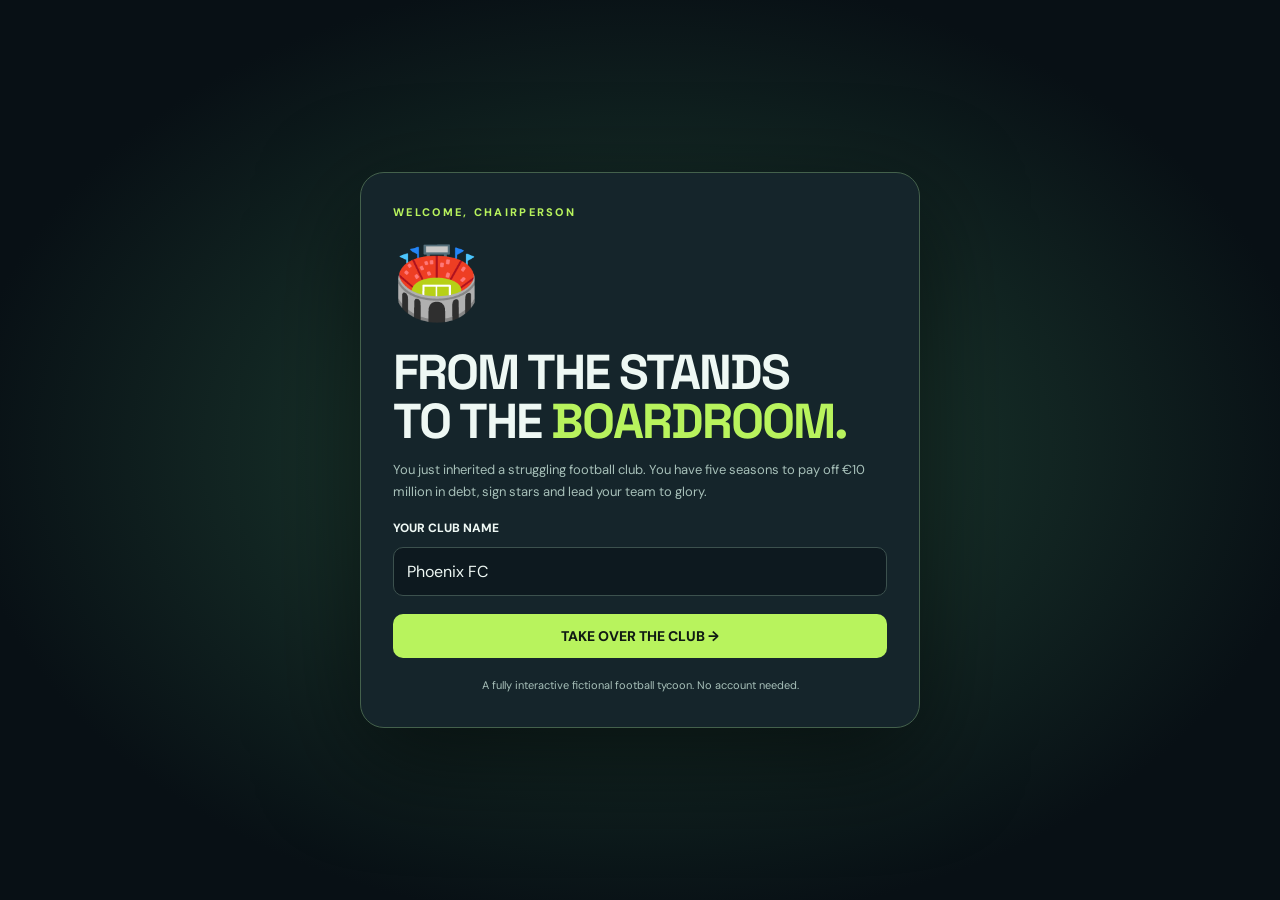
==== index.html @ 64d9354e "Add files via upload" ====
<!DOCTYPE html>
<html lang="en">
<head>
<meta charset="UTF-8"><meta name="viewport" content="width=device-width,initial-scale=1"><meta name="theme-color" content="#0a1218">
<title>From the Stands to the Boardroom | Football Club Tycoon</title>
<style>
@import url('https://fonts.googleapis.com/css2?family=DM+Sans:wght@400;500;600;700;800&family=Space+Grotesk:wght@400;500;600;700&display=swap');
:root{--bg:#081015;--panel:#111d24;--panel2:#15252c;--line:#273a42;--text:#eef8f4;--muted:#91a4a8;--lime:#b8f35d;--green:#6de8a1;--yellow:#ffd37a;--red:#ff7c82;--radius:18px}*{box-sizing:border-box}body{margin:0;background:var(--bg);color:var(--text);font-family:'DM Sans',sans-serif}button,input,select{font:inherit}button{cursor:pointer}button:disabled{opacity:.38;cursor:not-allowed}h1,h2,h3,h4,p{margin-top:0}h1,h2,h3,.brand,.big{font-family:'Space Grotesk',sans-serif}.app{min-height:100vh;display:grid;grid-template-columns:248px 1fr}.sidebar{background:#0c171d;border-right:1px solid var(--line);padding:26px 16px;display:flex;flex-direction:column;gap:26px;position:sticky;top:0;height:100vh}.logo{font-weight:800;letter-spacing:-1.1px;font-size:24px;line-height:1.05;padding:0 13px}.logo em{font-style:normal;color:var(--lime)}.club-id{margin:0 9px;background:#15262b;border:1px solid #314944;border-radius:14px;padding:13px;display:flex;align-items:center;gap:11px}.crest{width:42px;height:48px;background:var(--lime);color:#0b1714;display:grid;place-items:center;clip-path:polygon(50% 0%,96% 16%,91% 68%,50% 100%,9% 68%,4% 16%);font-weight:900;font-size:18px}.club-id strong{display:block;font-size:13px}.club-id small{display:block;font-size:11px;color:var(--muted);margin-top:4px}.nav-label{padding:0 15px;color:#607a81;font-size:10px;letter-spacing:2px;font-weight:800}.nav{display:grid;gap:5px}.nav button{border:0;background:transparent;color:#9cb0b4;padding:12px 15px;text-align:left;border-radius:11px;display:flex;align-items:center;gap:12px;font-weight:700;font-size:13px}.nav button:hover,.nav button.active{background:#20332d;color:var(--lime)}.nav button span{font-size:18px;width:22px;text-align:center}.sidebar-bottom{margin-top:auto;padding:15px;color:var(--muted);font-size:11px;border-top:1px solid var(--line);line-height:1.7}.sidebar-bottom b{color:var(--lime)}.main{min-width:0;padding:30px clamp(20px,4vw,60px);max-width:1540px;width:100%;margin:auto}.topbar{display:flex;justify-content:space-between;align-items:center;gap:15px;margin-bottom:30px}.eyebrow{color:var(--lime);text-transform:uppercase;letter-spacing:2.3px;font-size:11px;font-weight:800}.top-right{display:flex;gap:10px;align-items:center}.pill{background:#16262d;border:1px solid #294049;border-radius:100px;padding:9px 13px;color:#c9d9d6;font-size:12px;font-weight:700}.pill b{color:var(--lime)}.iconbtn{border:1px solid var(--line);background:#18262c;color:var(--text);border-radius:9px;padding:9px 12px}.hero{position:relative;border:1px solid #344d3c;border-radius:22px;background:radial-gradient(ellipse at 83% 100%,#356b42 0%,transparent 54%),linear-gradient(120deg,#1c3b34,#102229 65%,#152d2a);padding:35px 38px;overflow:hidden;min-height:235px;display:flex;align-items:center;justify-content:space-between;gap:20px;margin-bottom:23px}.hero:after{content:'⚽';font-size:185px;position:absolute;right:65px;top:7px;opacity:.11;transform:rotate(-20deg)}.hero-content{position:relative;z-index:1}.hero h1{font-size:clamp(26px,3.6vw,49px);line-height:1.05;letter-spacing:-2px;max-width:680px;margin:10px 0 12px}.hero p{color:#b5d0c4;font-size:14px;max-width:540px;line-height:1.6;margin:0}.btn{border-radius:10px;border:1px solid transparent;padding:12px 17px;font-weight:800;font-size:12px;display:inline-flex;align-items:center;justify-content:center;gap:8px;transition:transform .12s,filter .12s}.btn:hover:not(:disabled){transform:translateY(-1px);filter:brightness(1.1)}.primary{background:var(--lime);color:#101a13}.secondary{background:#1c3034;color:#e3f6e8;border-color:#345047}.danger{background:#3b222a;color:#ffa6a8;border-color:#6d3943}.hero .btn{margin-top:20px}.sectionhead{display:flex;align-items:center;justify-content:space-between;gap:14px;margin-bottom:16px}.sectionhead h2{font-size:23px;letter-spacing:-.7px;margin:0}.sectionhead span,.hint{color:var(--muted);font-size:12px}.kpis{display:grid;grid-template-columns:repeat(4,minmax(0,1fr));gap:14px;margin-bottom:24px}.card{background:var(--panel);border:1px solid var(--line);border-radius:var(--radius);padding:21px;min-width:0}.kpi-label{color:var(--muted);font-size:12px;font-weight:700}.kpi-value{font-family:'Space Grotesk';font-size:clamp(23px,2.5vw,36px);font-weight:700;letter-spacing:-1.2px;margin:12px 0 6px}.kpi-sub{font-size:11px;color:var(--green)}.kpi-sub.warn{color:var(--yellow)}.split{display:grid;grid-template-columns:1.4fr 1fr;gap:18px;margin-bottom:22px}.card h3{font-size:16px;margin:0 0 18px}.fixture{display:flex;align-items:center;justify-content:space-between;gap:12px;padding:19px;background:var(--panel2);border-radius:13px}.team{text-align:center;flex:1;font-size:12px;font-weight:800}.team-icon{width:55px;height:55px;border:1px solid #3c5d4c;border-radius:15px;display:grid;place-items:center;font-size:24px;margin:0 auto 10px;background:#20382f}.versus{font-size:13px;color:var(--muted);font-weight:800}.progress{height:8px;background:#273b3f;border-radius:50px;overflow:hidden;margin:14px 0}.fill{height:100%;border-radius:50px;background:linear-gradient(90deg,#72b64d,var(--lime))}.row-between{display:flex;justify-content:space-between;align-items:center;gap:10px}.small{font-size:12px;color:var(--muted)}.activity{display:grid;gap:9px}.activity-row{padding:11px 13px;background:var(--panel2);border-radius:10px;display:flex;justify-content:space-between;gap:15px;font-size:12px}.activity-row time{color:#7e979d;font-size:11px;white-space:nowrap}.data-table{width:100%;border-collapse:collapse;text-align:left}.data-table th{font-size:10px;letter-spacing:1px;text-transform:uppercase;color:#78949b;padding:12px;border-bottom:1px solid var(--line)}.data-table td{font-size:12px;border-bottom:1px solid #24363d;padding:14px 12px}.data-table tr:last-child td{border-bottom:0}.tag{display:inline-flex;align-items:center;padding:5px 9px;border-radius:50px;font-size:10px;font-weight:800;background:#203c32;color:var(--lime)}.tag.red{color:#ffa1a6;background:#3e282e}.tag.yellow{color:var(--yellow);background:#443c2c}.stack{display:grid;gap:18px}.grid2{display:grid;grid-template-columns:repeat(2,minmax(0,1fr));gap:16px}.grid3{display:grid;grid-template-columns:repeat(3,minmax(0,1fr));gap:16px}.player{display:flex;align-items:center;gap:12px}.avatar{background:#264138;border:1px solid #3b6250;color:var(--lime);height:40px;width:40px;border-radius:12px;display:grid;place-items:center;font-weight:800}.money{color:var(--lime);font-weight:800}.muted{color:var(--muted)}.player-card{display:flex;flex-direction:column;gap:12px}.player-card .btn{width:100%}.meter{height:7px;background:#293d43;border-radius:8px;overflow:hidden}.meter>div{height:100%;background:var(--lime)}.upgrade-icon{font-size:34px;margin-bottom:4px}.upgrade-level{color:var(--lime);font-weight:800;font-size:12px}.upgrade-card{display:flex;flex-direction:column;gap:11px}.upgrade-card p{font-size:12px;color:var(--muted);line-height:1.6;flex:1;margin:0}.finance-entry{border-bottom:1px solid var(--line);padding:14px 0;display:flex;justify-content:space-between;font-size:13px}.finance-entry:last-child{border-bottom:0}.value-green{color:var(--green);font-weight:800}.value-red{color:var(--red);font-weight:800}.matchbox{text-align:center;padding:25px;background:#152a2a;border:1px solid #385848;border-radius:16px}.score{font-family:'Space Grotesk';font-size:52px;letter-spacing:2px;font-weight:800}.big-feedback{font-size:19px;font-weight:800;margin:9px 0}.match-actions{display:flex;gap:12px;justify-content:center;flex-wrap:wrap}.story{padding:11px 15px;border-left:2px solid var(--lime);color:#c9d9d6;background:#1a302e;font-size:12px;text-align:left;margin:9px auto;max-width:460px;border-radius:0 7px 7px 0}.toast{position:fixed;bottom:22px;right:24px;background:#264231;color:#ddffd6;border:1px solid #70b571;padding:15px 20px;border-radius:12px;box-shadow:0 20px 60px #0007;max-width:360px;z-index:50;font-size:13px;font-weight:700}.modal-backdrop{position:fixed;inset:0;background:#010609da;display:grid;place-items:center;padding:20px;z-index:30}.modal{background:#15252b;border:1px solid #44614c;border-radius:24px;padding:32px;width:min(500px,100%);box-shadow:0 30px 100px #0008}.modal h2{font-size:29px;letter-spacing:-1px}.modal p{font-size:13px;color:#a7c0b9;line-height:1.7}.field{width:100%;padding:13px;background:#0d191f;border:1px solid #3c514e;border-radius:10px;color:var(--text);outline:none;margin:10px 0 18px}.field:focus{border-color:var(--lime)}.choice{display:grid;grid-template-columns:1fr 1fr;gap:10px}.choice button{background:#203832;border:1px solid #41654e;padding:13px;color:#d1f4dc;border-radius:10px;font-weight:800}.choice button:hover{background:#335c42}.result-summary{background:#203830;border-radius:12px;padding:15px;margin:18px 0}.empty{color:var(--muted);font-size:13px;padding:20px 0}.hide{display:none!important}footer{font-size:11px;color:#607880;margin-top:28px}footer b{color:#91bda0}.statline{display:flex;gap:12px;align-items:center;font-size:12px;margin-top:12px}.statline>span:first-child{width:85px;color:var(--muted)}.statline .meter{flex:1}.statline>b{width:26px;text-align:right}.tabs{display:flex;gap:8px;flex-wrap:wrap;margin-bottom:20px}.tabs button{border:1px solid var(--line);background:var(--panel);color:#a6b9b9;border-radius:10px;padding:10px 14px;font-weight:800;font-size:12px}.tabs button.active{background:#2f4c39;color:var(--lime);border-color:#6e996a}@media(max-width:1060px){.app{grid-template-columns:74px 1fr}.sidebar{padding:24px 8px}.logo{font-size:13px;padding:0 5px}.club-id,.nav-label,.nav button .nav-text,.sidebar-bottom{display:none}.nav button{justify-content:center;padding:13px}.nav button span{width:auto}.main{padding:26px}.kpis{grid-template-columns:repeat(2,1fr)}}@media(max-width:650px){.app{display:block}.sidebar{height:auto;position:static;padding:12px;flex-direction:row;align-items:center;border-right:0;border-bottom:1px solid var(--line);gap:7px;overflow:auto}.logo{min-width:88px}.nav{display:flex;gap:3px}.nav button{min-width:44px}.main{padding:18px}.topbar{align-items:flex-start}.top-right{gap:5px;flex-wrap:wrap;justify-content:flex-end}.pill{font-size:10px;padding:8px}.hero{padding:25px;min-height:220px}.hero:after{right:0;font-size:130px}.hero h1{letter-spacing:-1px}.split,.grid2,.grid3{grid-template-columns:1fr}.kpis{gap:10px}.card{padding:16px}.kpi-value{font-size:26px}.data-table th,.data-table td{padding:10px 6px;font-size:10px}.optional-mobile{display:none}.modal{padding:23px}}
</style>
</head><body><div id="app"></div><script>
'use strict';
const KEY='boardroom-save-v1';
const BASE_PLAYERS=[{id:1,name:'Alex Morgan',pos:'ST',rating:71,age:23,wage:450},{id:2,name:'Leo Fernández',pos:'CAM',rating:73,age:25,wage:510},{id:3,name:'Noah Fischer',pos:'CM',rating:69,age:22,wage:350},{id:4,name:'Milan De Vries',pos:'CB',rating:72,age:27,wage:480},{id:5,name:'Oliver Hart',pos:'GK',rating:70,age:26,wage:390},{id:6,name:'Luca Rossi',pos:'LW',rating:68,age:20,wage:310},{id:7,name:'Sam Bennett',pos:'RB',rating:67,age:24,wage:280},{id:8,name:'Mateo Silva',pos:'CDM',rating:70,age:28,wage:400}];
const MARKET=[{id:101,name:'Ethan Brooks',pos:'ST',rating:82,age:24,cost:2200000,wage:1100},{id:102,name:'Thiago Costa',pos:'CAM',rating:79,age:22,cost:1600000,wage:850},{id:103,name:'Jonas Weber',pos:'CB',rating:81,age:25,cost:1900000,wage:900},{id:104,name:'Emil Sørensen',pos:'GK',rating:78,age:23,cost:1250000,wage:700},{id:105,name:'Rafael Mendes',pos:'LW',rating:76,age:21,cost:990000,wage:580},{id:106,name:'James Okafor',pos:'CM',rating:75,age:19,cost:890000,wage:470},{id:107,name:'Victor Moreau',pos:'RB',rating:80,age:26,cost:1750000,wage:830},{id:108,name:'Finn Walker',pos:'CDM',rating:77,age:24,cost:1150000,wage:590}];
const CLUBS=['Kingsport United','Riverside Athletic','Northcastle FC','Westbridge City','Ironport Rovers','Olympic Albion','Southbay FC','Redmont Wanderers','Crownfield AFC'];
const MAX_MATCHES=10;
const fmt=n=>'€'+Math.round(n).toLocaleString('en-US');
const compact=n=> n<0?'-€'+Math.abs(n/1e6).toFixed(2)+'M': '€'+(n/1e6).toFixed(2)+'M';
const esc=s=>String(s).replace(/[&<>"']/g,c=>({'&':'&amp;','<':'&lt;','>':'&gt;','"':'&quot;',"'":'&#39;'}[c]));
const fresh=(name='Phoenix FC')=>({club:name,season:1,week:1,budget:3500000,debt:10000000,points:0,wins:0,draws:0,losses:0,goalsFor:0,goalsAgainst:0,fans:6000,morale:65,reputation:24,training:1,stadium:1,academy:1,players:structuredClone(BASE_PLAYERS),market:structuredClone(MARKET),history:[{text:'You have taken control of the club. A new era begins.',week:1,season:1}],lastMatch:null,lastEvent:null,careerScore:0,ended:false});
function load(){try{const x=JSON.parse(localStorage.getItem(KEY));if(x&&Array.isArray(x.players)&&Number.isFinite(x.budget))return x}catch(e){}return null}
let state=load(),screen='dashboard',modal=null,toastTimer=0,tab='all';
function save(){localStorage.setItem(KEY,JSON.stringify(state))}function note(text){state.history.unshift({text,week:state.week,season:state.season});state.history=state.history.slice(0,25)}
function notify(text){const old=document.querySelector('.toast');if(old)old.remove();const el=document.createElement('div');el.className='toast';el.textContent=text;document.body.append(el);clearTimeout(toastTimer);toastTimer=setTimeout(()=>el.remove(),3700)}
function avg(){return Math.round(state.players.reduce((x,p)=>x+p.rating,0)/state.players.length)}
function wages(){return state.players.reduce((x,p)=>x+p.wage,0)}
function nextOpponent(){return CLUBS[(state.week-1+(state.season-1)*3)%CLUBS.length]}
function winrate(){const total=state.wins+state.draws+state.losses;return total?Math.round(state.wins/total*100):0}
function icon(n){return ({dashboard:'◫',squad:'♟',transfers:'⇄',match:'⚽',facilities:'⌂',finance:'▥',history:'◷'})[n]}
function header(title,subtitle){return `<div class="sectionhead"><div><div class="eyebrow">SEASON ${state.season} / WEEK ${state.week}</div><h2 style="margin-top:8px">${title}</h2><span>${subtitle}</span></div></div>`}
function kpi(label,value,sub,warning=false){return `<div class="card"><div class="kpi-label">${label}</div><div class="kpi-value">${value}</div><div class="kpi-sub ${warning?'warn':''}">${sub}</div></div>`}
function home(){return `<div class="hero"><div class="hero-content"><div class="eyebrow">THE CLUB IS YOURS. THE PRESSURE IS REAL.</div><h1>From the Stands<br>to the <span style="color:var(--lime)">Boardroom.</span></h1><p>Turn ${esc(state.club)} from a debt-ridden underdog into a football powerhouse. Five seasons. One legacy.</p><button class="btn primary" data-action="page" data-target="match">⚽ Play Next Match →</button></div></div><div class="kpis">${kpi('Club Budget',compact(state.budget),state.budget<500000?'Cash is running low':'Available transfer funds',state.budget<500000)}${kpi('League Points',state.points+' PTS',`${state.wins}W · ${state.draws}D · ${state.losses}L`)}${kpi('Squad Rating',avg()+' OVR',state.players.length+' first-team players')}${kpi('Outstanding Debt',compact(state.debt),state.debt===0?'Debt-free club!':'Reduce debt to increase your score',true)}</div><div class="split"><div class="card"><h3>⚽ Next Fixture</h3>${fixture()}<div class="row-between" style="margin-top:18px"><span class="small">Team morale</span><b>${state.morale}%</b></div><div class="progress"><div class="fill" style="width:${state.morale}%"></div></div><button class="btn primary" data-action="page" data-target="match" style="width:100%;margin-top:12px">Go to Match Center →</button></div><div class="card"><h3>🏆 The Five-Season Challenge</h3><p class="small" style="line-height:1.8">Build a competitive squad, pay off your debt and win the title before Season 5 ends.</p>${stat('Season completed',Math.round(((state.season-1)*MAX_MATCHES+state.week-1)/50*100),100)}${stat('Club reputation',state.reputation,100)}${stat('Fan happiness',Math.min(100,Math.round(state.fans/200)),100)}<div class="row-between" style="margin-top:22px"><span class="small">Manager score</span><b style="color:var(--lime)">${score().toLocaleString()} pts</b></div></div></div><div class="split"><div class="card"><div class="sectionhead"><h3 style="margin:0">Boardroom Bulletin</h3><span>Latest decisions</span></div>${activity(4)}</div><div class="card"><h3>Quick Actions</h3><div class="stack"><button class="btn secondary" data-action="page" data-target="transfers">⇄ Scout the Transfer Market</button><button class="btn secondary" data-action="page" data-target="facilities">⌂ Invest in Club Facilities</button><button class="btn secondary" data-action="page" data-target="finance">▥ Review Club Finances</button></div></div></div>`}
function stat(title,value,max){return `<div class="statline"><span>${title}</span><div class="meter"><div style="width:${Math.max(0,Math.min(100,value/max*100))}%"></div></div><b>${value}%</b></div>`}
function fixture(){return `<div class="fixture"><div class="team"><div class="team-icon">🛡️</div>${esc(state.club)}</div><div class="versus">VS<br><span style="font-size:10px">WEEK ${state.week}</span></div><div class="team"><div class="team-icon">⚔️</div>${nextOpponent()}</div></div>`}
function activity(num=30){return `<div class="activity">${state.history.slice(0,num).map(x=>`<div class="activity-row"><span>${esc(x.text)}</span><time>S${x.season} · W${x.week}</time></div>`).join('')}</div>`}
function squad(){return `${header('The Dressing Room','Your squad is the heartbeat of your club. Better players improve match results.')}<div class="kpis">${kpi('Overall Rating',avg(),'Average player rating')}${kpi('First Team',state.players.length,'Registered players')}${kpi('Weekly Wages',fmt(wages()),'Paid after each match',true)}${kpi('Team Morale',state.morale+'%','Boosted by victories and training')}</div><div class="card"><div class="sectionhead"><h3 style="margin:0">First Team Squad</h3><span>Transfer out players to free up cash</span></div><div style="overflow-x:auto"><table class="data-table"><thead><tr><th>Player</th><th>Role</th><th>Age</th><th>OVR</th><th>Market Value</th><th></th></tr></thead><tbody>${state.players.map(p=>`<tr><td><div class="player"><span class="avatar">${p.name.split(' ').map(s=>s[0]).slice(0,2).join('')}</span><b>${esc(p.name)}</b></div></td><td><span class="tag">${p.pos}</span></td><td>${p.age}</td><td><b>${p.rating}</b></td><td>${fmt(playerValue(p))}</td><td><button class="btn secondary" data-action="sell" data-id="${p.id}" ${state.players.length<=5?'disabled':''}>Sell</button></td></tr>`).join('')}</tbody></table></div></div>`}
function playerValue(p){return Math.round(Math.pow(p.rating/70,4)*600000/10000)*10000}
function transfers(){let list=state.market.filter(p=>tab==='all'||p.pos===tab);return `${header('Transfer Market','Find the difference-maker. Every signing has a price.')}<div class="kpis">${kpi('Transfer Budget',compact(state.budget),'Available funds')}${kpi('Squad Rating',avg()+' OVR','Higher = better results')}${kpi('Players Available',state.market.length,'One-time transfer targets')}${kpi('Wage Bill',fmt(wages()),'Weekly expenses')}</div><div class="tabs">${['all','ST','CAM','CM','CB','GK','LW','RB','CDM'].map(t=>`<button class="${tab===t?'active':''}" data-action="tab" data-id="${t}">${t==='all'?'All Players':t}</button>`).join('')}</div><div class="grid3">${list.map(p=>`<div class="card player-card"><div class="row-between"><div class="tag">${p.pos}</div><span class="small">AGE ${p.age}</span></div><div class="player"><span class="avatar" style="width:52px;height:52px">${p.name.split(' ').map(s=>s[0]).slice(0,2).join('')}</span><div><b>${esc(p.name)}</b><div class="small">Potential first-team signing</div></div></div><div class="row-between"><span class="small">Overall Rating</span><b style="font-size:20px;color:var(--lime)">${p.rating}</b></div><div class="meter"><div style="width:${p.rating}%"></div></div><div class="row-between"><b class="money">${fmt(p.cost)}</b><span class="small">${fmt(p.wage)}/wk</span></div><button class="btn ${state.budget>=p.cost?'primary':'secondary'}" data-action="buy" data-id="${p.id}" ${state.budget<p.cost?'disabled':''}>${state.budget<p.cost?'Insufficient Funds':'Sign Player →'}</button></div>`).join('')||'<div class="empty">No players in this position are currently available.</div>'}</div>`}
function match(){return `${header('Match Center','Make the tactical call, then watch the result unfold.')}<div class="split"><div class="card"><h3>Upcoming League Fixture</h3>${fixture()}<div class="row-between" style="margin:18px 0"><span class="small">Your squad rating: <b>${avg()}</b></span><span class="small">Morale: <b>${state.morale}%</b></span></div><div class="row-between"><span class="small">Season progress</span><span class="small">Match ${state.week} of ${MAX_MATCHES}</span></div><div class="progress"><div class="fill" style="width:${(state.week-1)/MAX_MATCHES*100}%"></div></div><button class="btn primary" data-action="tactics" style="width:100%;margin-top:13px">⚡ Select Tactics & Kick Off</button></div><div class="card"><h3>League Form</h3><div class="kpi-value">${state.points} <span style="font-size:15px;color:var(--muted)">points</span></div><div class="small">${state.wins} Wins · ${state.draws} Draws · ${state.losses} Losses</div>${stat('Win rate',winrate(),100)}<div class="row-between" style="margin-top:30px"><span class="small">Goals scored</span><b>${state.goalsFor}</b></div><div class="row-between" style="margin-top:12px"><span class="small">Goals conceded</span><b>${state.goalsAgainst}</b></div></div></div>${state.lastMatch?`<div class="card"><h3>Previous Match</h3><div class="matchbox"><span class="small">${esc(state.lastMatch.opponent)}</span><div class="score">${state.lastMatch.ours} — ${state.lastMatch.theirs}</div><div class="big-feedback">${state.lastMatch.ours>state.lastMatch.theirs?'VICTORY':state.lastMatch.ours<state.lastMatch.theirs?'DEFEAT':'DRAW'}</div><span class="small">Tactic: ${esc(state.lastMatch.tactic)}</span></div></div>`:''}`}
const UPGRADE_META={stadium:{name:'Stadium Expansion',icon:'🏟️',description:'More seats, higher ticket revenue and faster fan growth.',base:450000},training:{name:'Training Complex',icon:'🏋️',description:'Better coaching improves player strength and morale.',base:400000},academy:{name:'Youth Academy',icon:'🌱',description:'Invest in the future. Unlock a promising youngster each season.',base:320000}};
function upgradeCost(k){return UPGRADE_META[k].base*state[k]}
function facilities(){return `${header('Club Facilities','Smart investments pay off. Build something that lasts.')}<div class="kpis">${kpi('Available Cash',compact(state.budget),'Spend wisely')}${kpi('Stadium Level',state.stadium+'/5','Ticket income multiplier')}${kpi('Training Level',state.training+'/5','Squad performance boost')}${kpi('Academy Level',state.academy+'/5','Next generation talent')}</div><div class="grid3">${Object.entries(UPGRADE_META).map(([k,v])=>`<div class="card upgrade-card"><div class="upgrade-icon">${v.icon}</div><h3 style="margin:0">${v.name}</h3><div class="upgrade-level">LEVEL ${state[k]} / 5</div><div class="meter"><div style="width:${state[k]/5*100}%"></div></div><p>${v.description}</p><div class="row-between"><span class="small">Upgrade cost</span><b class="money">${state[k]>=5?'MAXED':fmt(upgradeCost(k))}</b></div><button class="btn primary" data-action="upgrade" data-id="${k}" ${state[k]>=5||state.budget<upgradeCost(k)?'disabled':''}>${state[k]>=5?'Fully Upgraded':'Upgrade Facility →'}</button></div>`).join('')}</div>`}
function finance(){let ticket=Math.round((55000+state.fans*11)*(.7+state.stadium*.4));let sponsor=90000+state.reputation*2300;return `${header('Finance Office','Football glory means nothing if the club goes bankrupt.')}<div class="kpis">${kpi('Cash Balance',compact(state.budget),'Current reserves',state.budget<0)}${kpi('Outstanding Debt',compact(state.debt),'Original debt: €10.00M',true)}${kpi('Next Match Revenue',fmt(ticket+sponsor),'Estimated income')}${kpi('Weekly Wage Bill',fmt(wages()),'Operating expense',true)}</div><div class="split"><div class="card"><h3>Projected Matchday Cash Flow</h3><div class="finance-entry"><span>Ticket sales</span><span class="value-green">+ ${fmt(ticket)}</span></div><div class="finance-entry"><span>Sponsorship income</span><span class="value-green">+ ${fmt(sponsor)}</span></div><div class="finance-entry"><span>Player salaries</span><span class="value-red">− ${fmt(wages())}</span></div><div class="finance-entry"><span>Stadium operating expenses</span><span class="value-red">− ${fmt(40000+state.stadium*9000)}</span></div><div class="finance-entry"><b>Projected net cash flow</b><b class="money">${fmt(ticket+sponsor-wages()-(40000+state.stadium*9000))}</b></div></div><div class="card"><h3>Pay Down Club Debt</h3><p class="small" style="line-height:1.8">Every euro of debt paid brings you closer to sustainable success. Pay off your creditors to boost your final boardroom rating.</p><div class="big" style="font-size:35px;margin:22px 0;color:var(--yellow)">${compact(state.debt)}</div><button class="btn primary" style="width:100%" data-action="repay" ${state.debt<=0||state.budget<100000?'disabled':''}>Repay €500,000 (or available amount)</button><p class="small" style="margin-top:18px">Tip: Income is automatically collected after every match.</p></div></div>`}
function history(){return `${header('Boardroom Archive','Every decision builds your legacy.')}<div class="kpis">${kpi('Season',state.season+'/5','Your career journey')}${kpi('Career Score',score().toLocaleString(),'Legacy points')}${kpi('Matches Played',state.wins+state.draws+state.losses,'Since your takeover')}${kpi('Club Reputation',state.reputation+'/100','Public perception')}</div><div class="card"><h3>Club Timeline</h3>${activity(25)}</div><div class="card" style="margin-top:18px"><h3>Game Controls</h3><p class="small">Your progress saves automatically on this device. Restart only if you want a completely new challenge.</p><button class="btn danger" data-action="reset">↻ Start a New Career</button></div>`}
function score(){return state.points*25+Math.round(state.reputation*12)+state.stadium*100+state.training*100+state.academy*100+Math.floor((10000000-state.debt)/12000)+Math.round(Math.max(0,state.budget)/18000)+state.careerScore}
function render(){document.querySelector('#overlay')?.remove();if(!state){setup();return}let titles={dashboard:'DASHBOARD',squad:'TEAM MANAGEMENT',transfers:'SCOUTING DEPARTMENT',match:'MATCHDAY',facilities:'CLUB DEVELOPMENT',finance:'FINANCIAL STRATEGY',history:'CLUB LEGACY'};let content={dashboard:home,squad,transfers,match,facilities,finance,history};document.getElementById('app').innerHTML=`<div class="app"><aside class="sidebar"><div class="logo">THE<br><em>BOARDROOM.</em></div><div class="club-id"><div class="crest">${state.club.split(' ').map(s=>s[0]).slice(0,2).join('')}</div><div><strong>${esc(state.club)}</strong><small>MANAGER CAREER</small></div></div><div class="nav-label">CLUB MANAGEMENT</div><nav class="nav">${Object.entries({dashboard:'Dashboard',squad:'My Squad',transfers:'Transfers',match:'Match Center',facilities:'Facilities',finance:'Finances',history:'Club History'}).map(([key,name])=>`<button class="${screen===key?'active':''}" data-action="page" data-target="${key}"><span>${icon(key)}</span><span class="nav-text">${name}</span></button>`).join('')}</nav><div class="sidebar-bottom">SAVE STATUS<br><b>● AUTOSAVED LOCALLY</b><br><br>A football business simulation.<br>Built for the beautiful game.</div></aside><main class="main"><div class="topbar"><div class="eyebrow">${titles[screen]}</div><div class="top-right"><div class="pill">SEASON <b>${state.season}/5</b></div><div class="pill">WEEK <b>${state.week}/${MAX_MATCHES}</b></div><button class="iconbtn" title="Game guide" data-action="help">?</button></div></div>${content[screen]()}<footer>© THE BOARDROOM · A fictional football management simulation · <b>Progress automatically saved</b></footer></main></div>`;if(modal)showModal()}
function setup(){document.getElementById('app').innerHTML=`<main style="min-height:100vh;display:grid;place-items:center;padding:22px;background:radial-gradient(ellipse at center,#214536,#081015 75%)"><div class="modal" style="max-width:560px;width:100%"><div class="eyebrow">WELCOME, CHAIRPERSON</div><div style="font-size:70px;margin:19px 0">🏟️</div><h1 style="font-size:clamp(33px,6vw,49px);line-height:1;letter-spacing:-2px;margin-bottom:13px">FROM THE STANDS<br>TO THE <span style="color:var(--lime)">BOARDROOM.</span></h1><p>You just inherited a struggling football club. You have five seasons to pay off €10 million in debt, sign stars and lead your team to glory.</p><label style="font-weight:800;font-size:12px">YOUR CLUB NAME</label><input id="clubname" class="field" value="Phoenix FC" maxlength="24" aria-label="Your club name"><button class="btn primary" id="startgame" style="width:100%;font-size:14px">TAKE OVER THE CLUB →</button><p style="text-align:center;margin:18px 0 0;font-size:11px">A fully interactive fictional football tycoon. No account needed.</p></div></main>`;document.querySelector('#startgame').onclick=()=>{let name=document.querySelector('#clubname').value.trim().slice(0,24)||'Phoenix FC';state=fresh(name);save();render();notify('The board has handed you the keys. Good luck, boss!')};document.querySelector('#clubname').addEventListener('keydown',e=>{if(e.key==='Enter')document.querySelector('#startgame').click()})}
function showModal(){let body='';if(modal.type==='tactics'){body=`<div class="eyebrow">MATCHDAY DECISION</div><h2>Your tactical approach</h2><p>Choose your style of play against ${nextOpponent()}. Attacking creates more chances but opens up your defence.</p><div class="stack"><button class="btn secondary" data-action="play" data-id="defensive">🛡️ Defensive — Protect your goal</button><button class="btn secondary" data-action="play" data-id="balanced">⚖️ Balanced — Control the match</button><button class="btn primary" data-action="play" data-id="attacking">⚡ Attacking — Go for glory</button></div>`}else if(modal.type==='result'){let r=state.lastMatch;body=`<div class="eyebrow">FULL-TIME WHISTLE</div><h2>${r.ours>r.theirs?'A glorious victory!':r.ours<r.theirs?'A tough result.':'Honours even.'}</h2><div class="matchbox"><div class="small">${esc(state.club)} — ${esc(r.opponent)}</div><div class="score">${r.ours} – ${r.theirs}</div><div class="big-feedback">${r.ours>r.theirs?'THREE POINTS!':r.ours<r.theirs?'BACK TO THE DRAWING BOARD':'ONE POINT EARNED'}</div></div><div class="result-summary"><div class="row-between"><span>Matchday earnings</span><b class="value-green">+${fmt(r.revenue)}</b></div><div class="row-between" style="margin-top:12px"><span>Running costs</span><b class="value-red">−${fmt(r.costs)}</b></div><div class="row-between" style="margin-top:12px"><span>League points</span><b>+${r.points}</b></div></div><button class="btn primary" style="width:100%" data-action="dismiss">Continue Career →</button>`}else if(modal.type==='season'){body=`<div class="eyebrow">SEASON REVIEW</div><h2>Season ${state.season} Complete!</h2><p>Your club has battled through ten league matches. The board evaluates your performance before the new campaign begins.</p><div class="result-summary"><div class="row-between"><span>League points</span><b>${state.points}</b></div><div class="row-between" style="margin-top:10px"><span>Season record</span><b>${state.wins}W / ${state.draws}D / ${state.losses}L</b></div><div class="row-between" style="margin-top:10px"><span>Reputation</span><b>${state.reputation}/100</b></div></div><p>${state.points>=21?'An outstanding campaign! The supporters are dreaming big.':state.points>=14?'A respectable season. Keep building the project.':'The board expects improvement next season.'}</p><button class="btn primary" style="width:100%" data-action="nextseason">${state.season===5?'View Final Legacy':'Start Next Season →'}</button>`}else if(modal.type==='end'){body=`<div class="eyebrow">THE FINAL WHISTLE</div><h2>Your five-year legacy</h2><p>The board has completed its review of your time in charge of ${esc(state.club)}.</p><div class="matchbox"><span class="small">FINAL MANAGER RATING</span><div class="score" style="color:var(--lime)">${score().toLocaleString()}</div><div class="big-feedback">${state.debt===0&&state.reputation>=65?'CLUB LEGEND':score()>2100?'MASTER STRATEGIST':score()>1200?'PROMISING CHAIRPERSON':'REBUILD REQUIRED'}</div></div><div class="result-summary"><div class="row-between"><span>Debt remaining</span><b>${compact(state.debt)}</b></div><div class="row-between" style="margin-top:10px"><span>Career reputation</span><b>${state.reputation}/100</b></div><div class="row-between" style="margin-top:10px"><span>Total wins</span><b>${state.wins}</b></div></div><button class="btn primary" style="width:100%" data-action="dismiss">Explore Your Legacy</button>`}else if(modal.type==='confirm'){body=`<h2>Start a new career?</h2><p>This will permanently replace your current saved club. Are you sure?</p><div class="choice"><button data-action="dismiss">Cancel</button><button data-action="confirmreset">Start Fresh</button></div>`}else{body=`<h2>How to Play</h2><p><b>Goal:</b> Build the best possible football club across five seasons (10 matches per season). Your final score rewards wins, reputation, facilities, cash and debt reduction.</p><p><b>Transfers:</b> Sign better players to improve your chances in matches. Sell existing players if you need cash.</p><p><b>Matches:</b> Choose a tactical approach and receive ticket/sponsor income after each game. Results use your squad rating, training level, morale and an element of chance.</p><p><b>Facilities:</b> Expand the stadium for ticket revenue; improve training for performance; invest in your academy for future players.</p><p><b>Finance:</b> Repay club debt before your five seasons are up. Everything autosaves on this browser.</p><button class="btn primary" style="width:100%" data-action="dismiss">Let's Play</button>`}const el=document.createElement('div');el.className='modal-backdrop';el.id='overlay';el.innerHTML=`<div class="modal" role="dialog" aria-modal="true">${body}</div>`;document.body.appendChild(el)}
function closeModal(){document.querySelector('#overlay')?.remove();modal=null}
function play(tactic){if(state.ended)return notify('Your five-season career is complete.');let enemy=65+((state.week*7+state.season*11)%15);let strength=avg()+state.training*2+(state.morale-50)/10;let bonus={defensive:-.26,balanced:0,attacking:.36}[tactic];function goals(attack,defense){let x=Math.max(.12,1.05+(attack-defense)*.061+bonus);let outcome=0;for(let i=0;i<5;i++)if(Math.random()<Math.min(.78,x/5))outcome++;return outcome}let ours=goals(strength,enemy),theirs=goals(enemy,strength)-(tactic==='defensive'?1:0)+(tactic==='attacking'&&Math.random()<.33?1:0);theirs=Math.max(0,theirs);let pts=ours>theirs?3:ours===theirs?1:0;let ticket=Math.round((55000+state.fans*11)*(.7+state.stadium*.4));let sponsor=90000+state.reputation*2300;let rev=ticket+sponsor;let costs=wages()+40000+state.stadium*9000;state.budget+=rev-costs;state.points+=pts;state.goalsFor+=ours;state.goalsAgainst+=theirs;if(pts===3){state.wins++;state.morale=Math.min(100,state.morale+7);state.fans+=800+state.stadium*150;state.reputation=Math.min(100,state.reputation+3)}else if(pts===1){state.draws++;state.morale=Math.min(100,state.morale+1);state.fans+=120;state.reputation=Math.min(100,state.reputation+1)}else{state.losses++;state.morale=Math.max(15,state.morale-5);state.fans=Math.max(2000,state.fans-240);state.reputation=Math.max(10,state.reputation-1)}let opponent=nextOpponent();state.lastMatch={ours,theirs,opponent,points:pts,revenue:rev,costs,tactic:tactic[0].toUpperCase()+tactic.slice(1)};note(`${state.club} ${ours}–${theirs} ${opponent} · ${pts} league points`);state.week++;let end=state.week>MAX_MATCHES;if(end)state.week=MAX_MATCHES;save();closeModal();modal={type:'result'};render();if(end)state.lastEvent='season'}
function nextSeason(){closeModal();if(state.season>=5){state.ended=true;note('Your five-season career has concluded.');save();modal={type:'end'};render();return}let previous=state.season;let prize=Math.round((state.points/30)*950000+150000);state.budget+=prize;note(`Season ${previous} prize money: ${fmt(prize)}.`);state.season++;state.week=1;state.points=0;state.wins=0;state.draws=0;state.losses=0;state.goalsFor=0;state.goalsAgainst=0;state.morale=Math.min(100,state.morale+5);if(state.academy>=2){let id=200+state.season;let talent={id,name:['Kai Jensen','Aiden Clarke','Marco Bianchi','Isaac Novak'][state.season-2],pos:['CM','ST','CB','LW'][state.season-2],rating:65+state.academy*3+state.season,age:18,wage:200};state.players.push(talent);note(`Academy breakthrough! ${talent.name} joins your squad.`)}note(`Season ${state.season} begins. The board expects progress.`);state.lastEvent=null;state.lastMatch=null;screen='dashboard';save();render();notify(`Season ${state.season} has started. Prize money: ${fmt(prize)}`)}
function transact(action,id){if(action==='buy'){let p=state.market.find(p=>p.id==id);if(!p)return;if(state.budget<p.cost)return notify('Insufficient transfer funds.');state.budget-=p.cost;state.players.push(p);state.market=state.market.filter(x=>x.id!==p.id);state.reputation=Math.min(100,state.reputation+1);note(`Signed ${p.name} for ${fmt(p.cost)}.`);notify(`${p.name} has signed for ${state.club}!`)}if(action==='sell'){let p=state.players.find(p=>p.id==id);if(!p||state.players.length<=5)return notify('Keep at least five players in your squad.');let amount=playerValue(p);state.budget+=amount;state.players=state.players.filter(x=>x.id!==p.id);state.morale=Math.max(10,state.morale-2);note(`Sold ${p.name} for ${fmt(amount)}.`);notify(`${p.name} sold for ${fmt(amount)}.`)}if(action==='upgrade'){if(!UPGRADE_META[id]||state[id]>=5||state.budget<upgradeCost(id))return;let price=upgradeCost(id);state.budget-=price;state[id]++;if(id==='training'){state.morale=Math.min(100,state.morale+4);state.players=state.players.map(p=>({...p,rating:Math.min(95,p.rating+1)}))}note(`${UPGRADE_META[id].name} upgraded to Level ${state[id]}.`);notify(`${UPGRADE_META[id].name} upgraded!`)}if(action==='repay'){let amount=Math.min(500000,state.debt,Math.floor(state.budget/100000)*100000);if(amount<100000)return;state.budget-=amount;state.debt-=amount;state.reputation=Math.min(100,state.reputation+2);note(`Paid ${fmt(amount)} toward outstanding club debt.`);notify(`${fmt(amount)} repaid. Strong financial leadership!`)}save();render()}
document.addEventListener('click',e=>{let btn=e.target.closest('[data-action]');if(!btn)return;let action=btn.dataset.action,id=btn.dataset.id;if(action==='page'){closeModal();screen=btn.dataset.target;render();window.scrollTo(0,0)}else if(action==='tab'){tab=id;render()}else if(['buy','sell','upgrade','repay'].includes(action)){if(state.ended)return notify('Career complete. Start a new save to play again.');transact(action,id)}else if(action==='tactics'){if(state.ended)return notify('Your career has ended.');modal=state.lastEvent==='season'?{type:'season'}:{type:'tactics'};render()}else if(action==='play'){play(id)}else if(action==='dismiss'){let endedMatch=modal?.type==='result'&&state.lastEvent==='season';closeModal();if(endedMatch){modal={type:'season'};render()}else render()}else if(action==='nextseason')nextSeason();else if(action==='help'){modal={type:'help'};render()}else if(action==='reset'){modal={type:'confirm'};render()}else if(action==='confirmreset'){localStorage.removeItem(KEY);state=null;modal=null;document.querySelector('#overlay')?.remove();setup()}});
render();
</script></body></html>
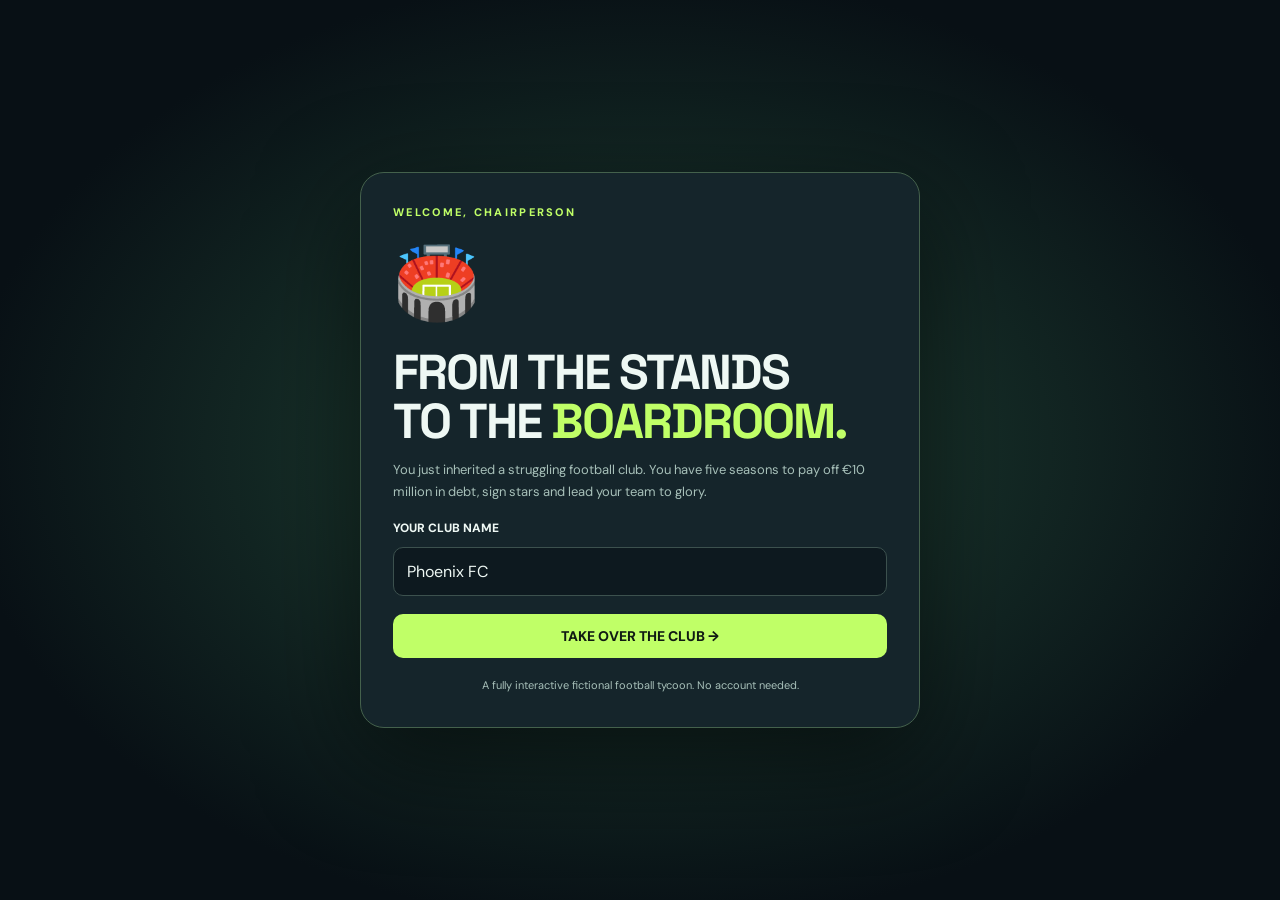
==== commit 64c80024: "Rename index 4.html to index.html" ====
--- a/index.html
+++ b/index.html
@@ -6,36 +6,92 @@
 <style>
 @import url('https://fonts.googleapis.com/css2?family=DM+Sans:wght@400;500;600;700;800&family=Space+Grotesk:wght@400;500;600;700&display=swap');
 :root{--bg:#081015;--panel:#111d24;--panel2:#15252c;--line:#273a42;--text:#eef8f4;--muted:#91a4a8;--lime:#b8f35d;--green:#6de8a1;--yellow:#ffd37a;--red:#ff7c82;--radius:18px}*{box-sizing:border-box}body{margin:0;background:var(--bg);color:var(--text);font-family:'DM Sans',sans-serif}button,input,select{font:inherit}button{cursor:pointer}button:disabled{opacity:.38;cursor:not-allowed}h1,h2,h3,h4,p{margin-top:0}h1,h2,h3,.brand,.big{font-family:'Space Grotesk',sans-serif}.app{min-height:100vh;display:grid;grid-template-columns:248px 1fr}.sidebar{background:#0c171d;border-right:1px solid var(--line);padding:26px 16px;display:flex;flex-direction:column;gap:26px;position:sticky;top:0;height:100vh}.logo{font-weight:800;letter-spacing:-1.1px;font-size:24px;line-height:1.05;padding:0 13px}.logo em{font-style:normal;color:var(--lime)}.club-id{margin:0 9px;background:#15262b;border:1px solid #314944;border-radius:14px;padding:13px;display:flex;align-items:center;gap:11px}.crest{width:42px;height:48px;background:var(--lime);color:#0b1714;display:grid;place-items:center;clip-path:polygon(50% 0%,96% 16%,91% 68%,50% 100%,9% 68%,4% 16%);font-weight:900;font-size:18px}.club-id strong{display:block;font-size:13px}.club-id small{display:block;font-size:11px;color:var(--muted);margin-top:4px}.nav-label{padding:0 15px;color:#607a81;font-size:10px;letter-spacing:2px;font-weight:800}.nav{display:grid;gap:5px}.nav button{border:0;background:transparent;color:#9cb0b4;padding:12px 15px;text-align:left;border-radius:11px;display:flex;align-items:center;gap:12px;font-weight:700;font-size:13px}.nav button:hover,.nav button.active{background:#20332d;color:var(--lime)}.nav button span{font-size:18px;width:22px;text-align:center}.sidebar-bottom{margin-top:auto;padding:15px;color:var(--muted);font-size:11px;border-top:1px solid var(--line);line-height:1.7}.sidebar-bottom b{color:var(--lime)}.main{min-width:0;padding:30px clamp(20px,4vw,60px);max-width:1540px;width:100%;margin:auto}.topbar{display:flex;justify-content:space-between;align-items:center;gap:15px;margin-bottom:30px}.eyebrow{color:var(--lime);text-transform:uppercase;letter-spacing:2.3px;font-size:11px;font-weight:800}.top-right{display:flex;gap:10px;align-items:center}.pill{background:#16262d;border:1px solid #294049;border-radius:100px;padding:9px 13px;color:#c9d9d6;font-size:12px;font-weight:700}.pill b{color:var(--lime)}.iconbtn{border:1px solid var(--line);background:#18262c;color:var(--text);border-radius:9px;padding:9px 12px}.hero{position:relative;border:1px solid #344d3c;border-radius:22px;background:radial-gradient(ellipse at 83% 100%,#356b42 0%,transparent 54%),linear-gradient(120deg,#1c3b34,#102229 65%,#152d2a);padding:35px 38px;overflow:hidden;min-height:235px;display:flex;align-items:center;justify-content:space-between;gap:20px;margin-bottom:23px}.hero:after{content:'⚽';font-size:185px;position:absolute;right:65px;top:7px;opacity:.11;transform:rotate(-20deg)}.hero-content{position:relative;z-index:1}.hero h1{font-size:clamp(26px,3.6vw,49px);line-height:1.05;letter-spacing:-2px;max-width:680px;margin:10px 0 12px}.hero p{color:#b5d0c4;font-size:14px;max-width:540px;line-height:1.6;margin:0}.btn{border-radius:10px;border:1px solid transparent;padding:12px 17px;font-weight:800;font-size:12px;display:inline-flex;align-items:center;justify-content:center;gap:8px;transition:transform .12s,filter .12s}.btn:hover:not(:disabled){transform:translateY(-1px);filter:brightness(1.1)}.primary{background:var(--lime);color:#101a13}.secondary{background:#1c3034;color:#e3f6e8;border-color:#345047}.danger{background:#3b222a;color:#ffa6a8;border-color:#6d3943}.hero .btn{margin-top:20px}.sectionhead{display:flex;align-items:center;justify-content:space-between;gap:14px;margin-bottom:16px}.sectionhead h2{font-size:23px;letter-spacing:-.7px;margin:0}.sectionhead span,.hint{color:var(--muted);font-size:12px}.kpis{display:grid;grid-template-columns:repeat(4,minmax(0,1fr));gap:14px;margin-bottom:24px}.card{background:var(--panel);border:1px solid var(--line);border-radius:var(--radius);padding:21px;min-width:0}.kpi-label{color:var(--muted);font-size:12px;font-weight:700}.kpi-value{font-family:'Space Grotesk';font-size:clamp(23px,2.5vw,36px);font-weight:700;letter-spacing:-1.2px;margin:12px 0 6px}.kpi-sub{font-size:11px;color:var(--green)}.kpi-sub.warn{color:var(--yellow)}.split{display:grid;grid-template-columns:1.4fr 1fr;gap:18px;margin-bottom:22px}.card h3{font-size:16px;margin:0 0 18px}.fixture{display:flex;align-items:center;justify-content:space-between;gap:12px;padding:19px;background:var(--panel2);border-radius:13px}.team{text-align:center;flex:1;font-size:12px;font-weight:800}.team-icon{width:55px;height:55px;border:1px solid #3c5d4c;border-radius:15px;display:grid;place-items:center;font-size:24px;margin:0 auto 10px;background:#20382f}.versus{font-size:13px;color:var(--muted);font-weight:800}.progress{height:8px;background:#273b3f;border-radius:50px;overflow:hidden;margin:14px 0}.fill{height:100%;border-radius:50px;background:linear-gradient(90deg,#72b64d,var(--lime))}.row-between{display:flex;justify-content:space-between;align-items:center;gap:10px}.small{font-size:12px;color:var(--muted)}.activity{display:grid;gap:9px}.activity-row{padding:11px 13px;background:var(--panel2);border-radius:10px;display:flex;justify-content:space-between;gap:15px;font-size:12px}.activity-row time{color:#7e979d;font-size:11px;white-space:nowrap}.data-table{width:100%;border-collapse:collapse;text-align:left}.data-table th{font-size:10px;letter-spacing:1px;text-transform:uppercase;color:#78949b;padding:12px;border-bottom:1px solid var(--line)}.data-table td{font-size:12px;border-bottom:1px solid #24363d;padding:14px 12px}.data-table tr:last-child td{border-bottom:0}.tag{display:inline-flex;align-items:center;padding:5px 9px;border-radius:50px;font-size:10px;font-weight:800;background:#203c32;color:var(--lime)}.tag.red{color:#ffa1a6;background:#3e282e}.tag.yellow{color:var(--yellow);background:#443c2c}.stack{display:grid;gap:18px}.grid2{display:grid;grid-template-columns:repeat(2,minmax(0,1fr));gap:16px}.grid3{display:grid;grid-template-columns:repeat(3,minmax(0,1fr));gap:16px}.player{display:flex;align-items:center;gap:12px}.avatar{background:#264138;border:1px solid #3b6250;color:var(--lime);height:40px;width:40px;border-radius:12px;display:grid;place-items:center;font-weight:800}.money{color:var(--lime);font-weight:800}.muted{color:var(--muted)}.player-card{display:flex;flex-direction:column;gap:12px}.player-card .btn{width:100%}.meter{height:7px;background:#293d43;border-radius:8px;overflow:hidden}.meter>div{height:100%;background:var(--lime)}.upgrade-icon{font-size:34px;margin-bottom:4px}.upgrade-level{color:var(--lime);font-weight:800;font-size:12px}.upgrade-card{display:flex;flex-direction:column;gap:11px}.upgrade-card p{font-size:12px;color:var(--muted);line-height:1.6;flex:1;margin:0}.finance-entry{border-bottom:1px solid var(--line);padding:14px 0;display:flex;justify-content:space-between;font-size:13px}.finance-entry:last-child{border-bottom:0}.value-green{color:var(--green);font-weight:800}.value-red{color:var(--red);font-weight:800}.matchbox{text-align:center;padding:25px;background:#152a2a;border:1px solid #385848;border-radius:16px}.score{font-family:'Space Grotesk';font-size:52px;letter-spacing:2px;font-weight:800}.big-feedback{font-size:19px;font-weight:800;margin:9px 0}.match-actions{display:flex;gap:12px;justify-content:center;flex-wrap:wrap}.story{padding:11px 15px;border-left:2px solid var(--lime);color:#c9d9d6;background:#1a302e;font-size:12px;text-align:left;margin:9px auto;max-width:460px;border-radius:0 7px 7px 0}.toast{position:fixed;bottom:22px;right:24px;background:#264231;color:#ddffd6;border:1px solid #70b571;padding:15px 20px;border-radius:12px;box-shadow:0 20px 60px #0007;max-width:360px;z-index:50;font-size:13px;font-weight:700}.modal-backdrop{position:fixed;inset:0;background:#010609da;display:grid;place-items:center;padding:20px;z-index:30}.modal{background:#15252b;border:1px solid #44614c;border-radius:24px;padding:32px;width:min(500px,100%);box-shadow:0 30px 100px #0008}.modal h2{font-size:29px;letter-spacing:-1px}.modal p{font-size:13px;color:#a7c0b9;line-height:1.7}.field{width:100%;padding:13px;background:#0d191f;border:1px solid #3c514e;border-radius:10px;color:var(--text);outline:none;margin:10px 0 18px}.field:focus{border-color:var(--lime)}.choice{display:grid;grid-template-columns:1fr 1fr;gap:10px}.choice button{background:#203832;border:1px solid #41654e;padding:13px;color:#d1f4dc;border-radius:10px;font-weight:800}.choice button:hover{background:#335c42}.result-summary{background:#203830;border-radius:12px;padding:15px;margin:18px 0}.empty{color:var(--muted);font-size:13px;padding:20px 0}.hide{display:none!important}footer{font-size:11px;color:#607880;margin-top:28px}footer b{color:#91bda0}.statline{display:flex;gap:12px;align-items:center;font-size:12px;margin-top:12px}.statline>span:first-child{width:85px;color:var(--muted)}.statline .meter{flex:1}.statline>b{width:26px;text-align:right}.tabs{display:flex;gap:8px;flex-wrap:wrap;margin-bottom:20px}.tabs button{border:1px solid var(--line);background:var(--panel);color:#a6b9b9;border-radius:10px;padding:10px 14px;font-weight:800;font-size:12px}.tabs button.active{background:#2f4c39;color:var(--lime);border-color:#6e996a}@media(max-width:1060px){.app{grid-template-columns:74px 1fr}.sidebar{padding:24px 8px}.logo{font-size:13px;padding:0 5px}.club-id,.nav-label,.nav button .nav-text,.sidebar-bottom{display:none}.nav button{justify-content:center;padding:13px}.nav button span{width:auto}.main{padding:26px}.kpis{grid-template-columns:repeat(2,1fr)}}@media(max-width:650px){.app{display:block}.sidebar{height:auto;position:static;padding:12px;flex-direction:row;align-items:center;border-right:0;border-bottom:1px solid var(--line);gap:7px;overflow:auto}.logo{min-width:88px}.nav{display:flex;gap:3px}.nav button{min-width:44px}.main{padding:18px}.topbar{align-items:flex-start}.top-right{gap:5px;flex-wrap:wrap;justify-content:flex-end}.pill{font-size:10px;padding:8px}.hero{padding:25px;min-height:220px}.hero:after{right:0;font-size:130px}.hero h1{letter-spacing:-1px}.split,.grid2,.grid3{grid-template-columns:1fr}.kpis{gap:10px}.card{padding:16px}.kpi-value{font-size:26px}.data-table th,.data-table td{padding:10px 6px;font-size:10px}.optional-mobile{display:none}.modal{padding:23px}}
+
+/* V3: lineup pitch and championship */
+.pitch{background:repeating-linear-gradient(180deg,#1b573a 0,#1b573a 16.666%,#1b603e 16.666%,#1b603e 33.333%);border:3px solid #75aa7d;border-radius:14px;position:relative;padding:24px 14px;overflow:hidden}.pitch:before{content:"";position:absolute;inset:15px;border:1px solid #ffffff65;border-radius:2px;pointer-events:none}.pitch:after{content:"";position:absolute;top:50%;left:50%;width:110px;height:110px;border:1px solid #ffffff65;border-radius:100%;transform:translate(-50%,-50%);pointer-events:none}.pitch-row{display:flex;align-items:center;justify-content:space-around;gap:6px;margin:8px 0 18px;position:relative;z-index:1}.pitch-player{flex:1;min-width:0;max-width:165px;text-align:center;background:#0b201ddd;border:1px solid #a6edc566;border-radius:12px;padding:7px 5px;color:#fff}.pitch-player b{display:block;font-size:10px;color:#c5ffae;margin-bottom:5px}.pitch-player select{display:block;width:100%;max-width:100%;font-size:10px;color:#fff;background:#193f35;border:1px solid #528a65;border-radius:7px;padding:7px 2px}.pitch-player small{color:#d4ffe5;font-size:10px}.pitch-legend{display:flex;gap:15px;flex-wrap:wrap;font-size:11px;color:#b2c6be;margin-top:12px}.standings-highlight{background:#213b2c!important;box-shadow:inset 3px 0 var(--lime)}.rank1{color:var(--lime);font-weight:900}.result-dot{display:inline-block;padding:4px 7px;margin-right:4px;border-radius:6px;background:#244437;color:#b9f48d;font-size:10px;font-weight:800}.league-scroll{overflow-x:auto}.league-scroll .data-table{min-width:650px}.champion-banner{padding:20px 23px;border-radius:15px;background:linear-gradient(115deg,#35522a,#132f2b);border:1px solid #8cb75b;margin-bottom:18px}.fixture-line{display:flex;align-items:center;justify-content:space-between;gap:10px;font-size:12px;padding:11px 0;border-bottom:1px solid var(--line)}.fixture-line:last-child{border-bottom:0}.season-history{display:flex;gap:12px;flex-wrap:wrap}.season-tile{border:1px solid #345345;background:#192a26;border-radius:11px;padding:13px;min-width:130px}.season-tile b{display:block;color:var(--lime);font-size:15px}.season-tile small{color:var(--muted)}@media(max-width:600px){.pitch{padding:16px 5px}.pitch-row{gap:2px}.pitch-player{padding:5px 2px}.pitch-player select{font-size:9px;padding:5px 1px}.pitch-player b{font-size:9px}.pitch-player small{font-size:9px}}
+
+/* V4 premium visual polish */
+:root{--lime:#c0ff67}
+body{background:radial-gradient(ellipse 70% 70% at 75% -20%,#1f3d31 0%,transparent 66%),#091219}
+.hero{position:relative;isolation:isolate;overflow:hidden}
+.hero:after{content:'⚽';position:absolute;right:5%;top:4%;font-size:clamp(90px,17vw,230px);line-height:1;opacity:.095;filter:grayscale(1);transform:rotate(-24deg);z-index:-1}
+.card,.hero,.decision-hero,.boardroom-promo{box-shadow:0 12px 38px #0002;transition:border-color .2s ease,box-shadow .2s ease,transform .2s ease}
+.card:hover{border-color:#84ab885c}
+.btn{transition:transform .18s ease,filter .18s ease,box-shadow .18s ease;cursor:pointer}
+.btn:hover:not(:disabled){transform:translateY(-2px);filter:brightness(1.09);box-shadow:0 7px 22px #0003}
+.btn:focus-visible,.nav button:focus-visible,select:focus-visible{outline:3px solid var(--lime);outline-offset:3px}
+.btn:disabled{cursor:not-allowed;opacity:.52}
+.kpi-value{letter-spacing:-1px}
+.decision-hero{background:radial-gradient(circle at right top,#346348 0%,transparent 55%),linear-gradient(115deg,#1b352d,#102126);border:1px solid #5b9b705c;border-radius:18px;padding:clamp(24px,5vw,42px);margin-bottom:20px}
+.decision-hero h2{font-size:clamp(27px,4vw,42px);margin:14px 0;letter-spacing:-1.4px}
+.decision-hero p{max-width:670px;color:#ccd7d0;line-height:1.7;font-size:15px}
+.decision-count{margin-top:22px;font-size:11px;font-weight:800;letter-spacing:1px;color:var(--lime)}
+.decision-grid{display:grid;grid-template-columns:repeat(3,minmax(0,1fr));gap:15px}
+.decision-card{display:flex;flex-direction:column;align-items:flex-start;min-height:235px;padding:23px}
+.decision-card h3{margin:13px 0 8px;font-size:17px}.decision-card p{font-size:12px;line-height:1.7;color:var(--muted);flex:1}.decision-card .btn{width:100%;margin-top:18px;font-size:11px}
+.option-number{font-size:28px;font-weight:900;letter-spacing:-1px;color:var(--lime)}
+.boardroom-promo{display:flex;justify-content:space-between;align-items:center;gap:20px;padding:25px 28px;border:1px solid #64956a80;border-radius:17px;margin:20px 0;background:linear-gradient(120deg,#21402f,#12282b)}
+.boardroom-promo h3{font-size:19px;letter-spacing:-.5px;margin:10px 0 6px}.boardroom-promo p{margin:0;color:#aebfb6;font-size:12px}
+@media(max-width:800px){.decision-grid{grid-template-columns:1fr}.decision-card{min-height:0}.boardroom-promo{flex-direction:column;align-items:flex-start}}
+@media(prefers-reduced-motion:reduce){*,*:before,*:after{transition:none!important;animation:none!important}}
 </style>
 </head><body><div id="app"></div><script>
 'use strict';
 const KEY='boardroom-save-v1';
-const BASE_PLAYERS=[{id:1,name:'Alex Morgan',pos:'ST',rating:71,age:23,wage:450},{id:2,name:'Leo Fernández',pos:'CAM',rating:73,age:25,wage:510},{id:3,name:'Noah Fischer',pos:'CM',rating:69,age:22,wage:350},{id:4,name:'Milan De Vries',pos:'CB',rating:72,age:27,wage:480},{id:5,name:'Oliver Hart',pos:'GK',rating:70,age:26,wage:390},{id:6,name:'Luca Rossi',pos:'LW',rating:68,age:20,wage:310},{id:7,name:'Sam Bennett',pos:'RB',rating:67,age:24,wage:280},{id:8,name:'Mateo Silva',pos:'CDM',rating:70,age:28,wage:400}];
+const BASE_PLAYERS=[{id:1,name:'Alex Morgan',pos:'ST',rating:71,age:23,wage:450},{id:2,name:'Leo Fernández',pos:'CAM',rating:73,age:25,wage:510},{id:3,name:'Noah Fischer',pos:'CM',rating:69,age:22,wage:350},{id:4,name:'Milan De Vries',pos:'CB',rating:72,age:27,wage:480},{id:5,name:'Oliver Hart',pos:'GK',rating:70,age:26,wage:390},{id:6,name:'Luca Rossi',pos:'LW',rating:68,age:20,wage:310},{id:7,name:'Sam Bennett',pos:'RB',rating:67,age:24,wage:280},{id:8,name:'Mateo Silva',pos:'CDM',rating:70,age:28,wage:400},{id:9,name:'Daniel Price',pos:'LB',rating:68,age:22,wage:320},{id:10,name:'Gabriel Torres',pos:'CB',rating:69,age:24,wage:360},{id:11,name:'Jayden Cole',pos:'RW',rating:70,age:21,wage:370},{id:12,name:'Finn O’Connor',pos:'GK',rating:64,age:20,wage:210},{id:13,name:'Hugo Lambert',pos:'CB',rating:66,age:23,wage:260},{id:14,name:'Emre Yilmaz',pos:'LB',rating:65,age:21,wage:230},{id:15,name:'Oscar Jensen',pos:'CM',rating:67,age:25,wage:290},{id:16,name:'Lucas Pereira',pos:'RW',rating:66,age:20,wage:250},{id:17,name:'Benjamin Scott',pos:'ST',rating:68,age:24,wage:340},{id:18,name:'Nico Müller',pos:'CDM',rating:65,age:22,wage:240}];
 const MARKET=[{id:101,name:'Ethan Brooks',pos:'ST',rating:82,age:24,cost:2200000,wage:1100},{id:102,name:'Thiago Costa',pos:'CAM',rating:79,age:22,cost:1600000,wage:850},{id:103,name:'Jonas Weber',pos:'CB',rating:81,age:25,cost:1900000,wage:900},{id:104,name:'Emil Sørensen',pos:'GK',rating:78,age:23,cost:1250000,wage:700},{id:105,name:'Rafael Mendes',pos:'LW',rating:76,age:21,cost:990000,wage:580},{id:106,name:'James Okafor',pos:'CM',rating:75,age:19,cost:890000,wage:470},{id:107,name:'Victor Moreau',pos:'RB',rating:80,age:26,cost:1750000,wage:830},{id:108,name:'Finn Walker',pos:'CDM',rating:77,age:24,cost:1150000,wage:590}];
 const CLUBS=['Kingsport United','Riverside Athletic','Northcastle FC','Westbridge City','Ironport Rovers','Olympic Albion','Southbay FC','Redmont Wanderers','Crownfield AFC'];
 const MAX_MATCHES=10;
 const fmt=n=>'€'+Math.round(n).toLocaleString('en-US');
 const compact=n=> n<0?'-€'+Math.abs(n/1e6).toFixed(2)+'M': '€'+(n/1e6).toFixed(2)+'M';
 const esc=s=>String(s).replace(/[&<>"']/g,c=>({'&':'&amp;','<':'&lt;','>':'&gt;','"':'&quot;',"'":'&#39;'}[c]));
-const fresh=(name='Phoenix FC')=>({club:name,season:1,week:1,budget:3500000,debt:10000000,points:0,wins:0,draws:0,losses:0,goalsFor:0,goalsAgainst:0,fans:6000,morale:65,reputation:24,training:1,stadium:1,academy:1,players:structuredClone(BASE_PLAYERS),market:structuredClone(MARKET),history:[{text:'You have taken control of the club. A new era begins.',week:1,season:1}],lastMatch:null,lastEvent:null,careerScore:0,ended:false});
-function load(){try{const x=JSON.parse(localStorage.getItem(KEY));if(x&&Array.isArray(x.players)&&Number.isFinite(x.budget))return x}catch(e){}return null}
+const fresh=(name='Phoenix FC')=>({club:name,season:1,week:1,budget:3500000,debt:10000000,points:0,wins:0,draws:0,losses:0,goalsFor:0,goalsAgainst:0,fans:6000,morale:65,reputation:24,training:1,stadium:1,academy:1,players:structuredClone(BASE_PLAYERS),market:structuredClone(MARKET),history:[{text:'You have taken control of the club. A new era begins.',week:1,season:1}],lastMatch:null,lastEvent:null,careerScore:0,ended:false,squadUpgradeV2:true,lineup:BASE_PLAYERS.slice(0,11).map(p=>p.id),league:null,leagueHistory:[],championships:0});
+
+const LINEUP_SLOTS=['GK','RB','CB','CB','LB','CDM','CM','CAM','LW','ST','RW'];
+const TEAM_STRENGTH=[71,72,74,76,68,73,75,70,77];
+function initialLineup(players){let available=[...players],ids=[];for(let pos of LINEUP_SLOTS){available.sort((a,b)=>fitRating(b,pos)-fitRating(a,pos));const p=available.shift();if(p)ids.push(p.id)}return ids}
+function fitRating(p,pos){if(!p)return 0;if(p.pos===pos)return p.rating;const related={CB:['LB','RB','CDM'],LB:['RB','CB','LW'],RB:['LB','CB','RW'],CDM:['CM','CB','CAM'],CM:['CDM','CAM'],CAM:['CM','LW','RW','ST'],LW:['RW','CAM','ST'],RW:['LW','CAM','ST'],ST:['CAM','LW','RW'],GK:[]};return Math.max(20,p.rating-((related[pos]||[]).includes(p.pos)?8:24))}
+function normalizeLineup(){if(!Array.isArray(state.lineup))state.lineup=initialLineup(state.players);let taken=new Set();state.lineup=LINEUP_SLOTS.map((slot,i)=>{const candidate=state.players.find(p=>p.id===Number(state.lineup[i])&&!taken.has(p.id));if(candidate){taken.add(candidate.id);return candidate.id}const unused=state.players.filter(p=>!taken.has(p.id)).sort((a,b)=>fitRating(b,slot)-fitRating(a,slot))[0];if(unused){taken.add(unused.id);return unused.id}return null})}
+function lineupRating(){normalizeLineup();return Math.round(state.lineup.reduce((sum,id,i)=>sum+fitRating(state.players.find(p=>p.id===id),LINEUP_SLOTS[i]),0)/LINEUP_SLOTS.length)}
+function makeSchedule(){let teams=Array.from({length:10},(_,i)=>i),rounds=[];for(let r=0;r<9;r++){const games=[];for(let i=0;i<5;i++)games.push([teams[i],teams[9-i]]);rounds.push(games);teams=[teams[0],teams[9],...teams.slice(1,9)]}rounds.push([[0,9],[1,8],[2,7],[3,6],[4,5]]);return rounds}
+const SCHEDULE=makeSchedule();
+function emptyClub(id,name){return {id,name,played:0,wins:0,draws:0,losses:0,gf:0,ga:0,points:0}}
+function createLeague(){return {clubs:[emptyClub(0,state.club),...CLUBS.map((n,i)=>emptyClub(i+1,n))],results:[],champion:null,finalPosition:null}}
+function leagueRank(){return [...state.league.clubs].sort((a,b)=>b.points-a.points||(b.gf-b.ga)-(a.gf-a.ga)||b.gf-a.gf||a.id-b.id)}
+function seeded(a,b,c){let z=((a+1)*73856093^(b+1)*19349663^(c+1)*83492791)>>>0;z^=z<<13;z^=z>>>17;z^=z<<5;return (z>>>0)/4294967296}
+function simulateOther(a,b,round){const ra=TEAM_STRENGTH[a-1],rb=TEAM_STRENGTH[b-1];const baseA=Math.max(.5,1.35+(ra-rb)*.07),baseB=Math.max(.5,1.35+(rb-ra)*.07);return [Math.min(5,Math.floor(seeded(state.season*97,round*13+a,b)*3+baseA*.55)),Math.min(5,Math.floor(seeded(state.season*91,round*19+b,a)*3+baseB*.55))]}
+function addLeagueResult(a,b,ga,gb,round){let x=state.league.clubs[a],y=state.league.clubs[b];x.played++;y.played++;x.gf+=ga;x.ga+=gb;y.gf+=gb;y.ga+=ga;if(ga>gb){x.wins++;x.points+=3;y.losses++}else if(gb>ga){y.wins++;y.points+=3;x.losses++}else{x.draws++;y.draws++;x.points++;y.points++}state.league.results.push({round,a,b,ga,gb})}
+function completeLeagueRound(ours,theirs,opponent){let round=state.week-1,games=SCHEDULE[round];for(let [a,b] of games){if(a===0||b===0){let ourHome=a===0;addLeagueResult(a,b,ourHome?ours:theirs,ourHome?theirs:ours,round+1)}else{let [ga,gb]=simulateOther(a,b,round);addLeagueResult(a,b,ga,gb,round+1)}}if(round===MAX_MATCHES-1){const ranks=leagueRank();state.league.champion=ranks[0].name;state.league.finalPosition=ranks.findIndex(t=>t.id===0)+1;if(state.league.finalPosition===1){state.championships=(state.championships||0)+1;note(`CHAMPIONS! ${state.club} win the league title!`)}else note(`${ranks[0].name} claim the Season ${state.season} title. You finished #${state.league.finalPosition}.`)}}
+function fixtureOpponent(){const game=SCHEDULE[state.week-1]?.find(g=>g.includes(0));return game?state.league.clubs[game[0]===0?game[1]:game[0]].name:CLUBS[0]}
+function migrateV3(){if(!state)return;if(!Array.isArray(state.leagueHistory))state.leagueHistory=[];if(!Number.isFinite(state.championships))state.championships=0;normalizeLineup();if(!state.league||!Array.isArray(state.league.clubs)){state.league=createLeague();const already=Math.min(MAX_MATCHES,Math.max(0,(state.wins||0)+(state.draws||0)+(state.losses||0)));for(let round=0;round<already;round++){for(let [a,b] of SCHEDULE[round]){if(a===0||b===0)continue;const [ga,gb]=simulateOther(a,b,round);addLeagueResult(a,b,ga,gb,round+1)}}let me=state.league.clubs[0];Object.assign(me,{played:already,wins:state.wins||0,draws:state.draws||0,losses:state.losses||0,gf:state.goalsFor||0,ga:state.goalsAgainst||0,points:state.points||0});for(let round=0;round<already;round++){const [a,b]=SCHEDULE[round].find(pair=>pair.includes(0));let opp=state.league.clubs[a===0?b:a];opp.played++;/* Old save lacks match-by-match scores: estimated opponent data only. */let ourOutcome=round<(state.wins||0)?'win':round<(state.wins||0)+(state.draws||0)?'draw':'loss';if(ourOutcome==='win'){opp.losses++;opp.ga+=2;opp.gf+=1}else if(ourOutcome==='draw'){opp.draws++;opp.points++;opp.ga++;opp.gf++}else{opp.wins++;opp.points+=3;opp.ga++;opp.gf+=2}}state.league.migrated=already>0;if(already===MAX_MATCHES){const rank=leagueRank();state.league.champion=rank[0].name;state.league.finalPosition=rank.findIndex(c=>c.id===0)+1}}save()}
+
+function load(){try{const x=JSON.parse(localStorage.getItem(KEY));if(x&&Array.isArray(x.players)&&Number.isFinite(x.budget)){
+// Upgrade saves created before the 18-player squad update without resetting achievements or transactions.
+if(!x.squadUpgradeV2){const existing=new Set([...x.players,...(x.market||[])].map(p=>p.id));
+for(const p of BASE_PLAYERS.filter(p=>p.id>=9)){if(!existing.has(p.id))x.players.push(structuredClone(p))}
+x.squadUpgradeV2=true;localStorage.setItem(KEY,JSON.stringify(x));}
+return x}}catch(e){}return null}
 let state=load(),screen='dashboard',modal=null,toastTimer=0,tab='all';
 function save(){localStorage.setItem(KEY,JSON.stringify(state))}function note(text){state.history.unshift({text,week:state.week,season:state.season});state.history=state.history.slice(0,25)}
 function notify(text){const old=document.querySelector('.toast');if(old)old.remove();const el=document.createElement('div');el.className='toast';el.textContent=text;document.body.append(el);clearTimeout(toastTimer);toastTimer=setTimeout(()=>el.remove(),3700)}
-function avg(){return Math.round(state.players.reduce((x,p)=>x+p.rating,0)/state.players.length)}
+function avg(){return lineupRating()}
 function wages(){return state.players.reduce((x,p)=>x+p.wage,0)}
-function nextOpponent(){return CLUBS[(state.week-1+(state.season-1)*3)%CLUBS.length]}
+function nextOpponent(){return fixtureOpponent()}
 function winrate(){const total=state.wins+state.draws+state.losses;return total?Math.round(state.wins/total*100):0}
-function icon(n){return ({dashboard:'◫',squad:'♟',transfers:'⇄',match:'⚽',facilities:'⌂',finance:'▥',history:'◷'})[n]}
+function icon(n){return ({dashboard:'◫',squad:'♟',transfers:'⇄',match:'⚽',facilities:'⌂',finance:'▥',history:'◷',league:'🏆',boardroom:'◆'})[n]}
 function header(title,subtitle){return `<div class="sectionhead"><div><div class="eyebrow">SEASON ${state.season} / WEEK ${state.week}</div><h2 style="margin-top:8px">${title}</h2><span>${subtitle}</span></div></div>`}
 function kpi(label,value,sub,warning=false){return `<div class="card"><div class="kpi-label">${label}</div><div class="kpi-value">${value}</div><div class="kpi-sub ${warning?'warn':''}">${sub}</div></div>`}
-function home(){return `<div class="hero"><div class="hero-content"><div class="eyebrow">THE CLUB IS YOURS. THE PRESSURE IS REAL.</div><h1>From the Stands<br>to the <span style="color:var(--lime)">Boardroom.</span></h1><p>Turn ${esc(state.club)} from a debt-ridden underdog into a football powerhouse. Five seasons. One legacy.</p><button class="btn primary" data-action="page" data-target="match">⚽ Play Next Match →</button></div></div><div class="kpis">${kpi('Club Budget',compact(state.budget),state.budget<500000?'Cash is running low':'Available transfer funds',state.budget<500000)}${kpi('League Points',state.points+' PTS',`${state.wins}W · ${state.draws}D · ${state.losses}L`)}${kpi('Squad Rating',avg()+' OVR',state.players.length+' first-team players')}${kpi('Outstanding Debt',compact(state.debt),state.debt===0?'Debt-free club!':'Reduce debt to increase your score',true)}</div><div class="split"><div class="card"><h3>⚽ Next Fixture</h3>${fixture()}<div class="row-between" style="margin-top:18px"><span class="small">Team morale</span><b>${state.morale}%</b></div><div class="progress"><div class="fill" style="width:${state.morale}%"></div></div><button class="btn primary" data-action="page" data-target="match" style="width:100%;margin-top:12px">Go to Match Center →</button></div><div class="card"><h3>🏆 The Five-Season Challenge</h3><p class="small" style="line-height:1.8">Build a competitive squad, pay off your debt and win the title before Season 5 ends.</p>${stat('Season completed',Math.round(((state.season-1)*MAX_MATCHES+state.week-1)/50*100),100)}${stat('Club reputation',state.reputation,100)}${stat('Fan happiness',Math.min(100,Math.round(state.fans/200)),100)}<div class="row-between" style="margin-top:22px"><span class="small">Manager score</span><b style="color:var(--lime)">${score().toLocaleString()} pts</b></div></div></div><div class="split"><div class="card"><div class="sectionhead"><h3 style="margin:0">Boardroom Bulletin</h3><span>Latest decisions</span></div>${activity(4)}</div><div class="card"><h3>Quick Actions</h3><div class="stack"><button class="btn secondary" data-action="page" data-target="transfers">⇄ Scout the Transfer Market</button><button class="btn secondary" data-action="page" data-target="facilities">⌂ Invest in Club Facilities</button><button class="btn secondary" data-action="page" data-target="finance">▥ Review Club Finances</button></div></div></div>`}
+function home(){return `<div class="hero"><div class="hero-content"><div class="eyebrow">THE CLUB IS YOURS. THE PRESSURE IS REAL.</div><h1>From the Stands<br>to the <span style="color:var(--lime)">Boardroom.</span></h1><p>Turn ${esc(state.club)} from a debt-ridden underdog into a football powerhouse. Five seasons. One legacy.</p><button class="btn primary" data-action="page" data-target="match">⚽ Play Next Match →</button></div></div><div class="kpis">${kpi('Club Budget',compact(state.budget),state.budget<500000?'Cash is running low':'Available transfer funds',state.budget<500000)}${kpi('League Points',state.points+' PTS',`${state.wins}W · ${state.draws}D · ${state.losses}L`)}${kpi('Squad Rating',avg()+' OVR',state.players.length+' first-team players')}${kpi('Outstanding Debt',compact(state.debt),state.debt===0?'Debt-free club!':'Reduce debt to increase your score',true)}</div><div class="split"><div class="card"><h3>⚽ Next Fixture</h3>${fixture()}<div class="row-between" style="margin-top:18px"><span class="small">Team morale</span><b>${state.morale}%</b></div><div class="progress"><div class="fill" style="width:${state.morale}%"></div></div><button class="btn primary" data-action="page" data-target="match" style="width:100%;margin-top:12px">Go to Match Center →</button></div><div class="card"><h3>🏆 The Five-Season Challenge</h3><p class="small" style="line-height:1.8">Build a competitive squad, pay off your debt and win the title before Season 5 ends.</p>${stat('Season completed',Math.round(((state.season-1)*MAX_MATCHES+state.week-1)/50*100),100)}${stat('Club reputation',state.reputation,100)}${stat('Fan happiness',Math.min(100,Math.round(state.fans/200)),100)}<div class="row-between" style="margin-top:22px"><span class="small">Manager score</span><b style="color:var(--lime)">${score().toLocaleString()} pts</b></div></div></div><div class="boardroom-promo"><div><div class="eyebrow">NEW · EXECUTIVE OFFICE</div><h3>THE NEXT BIG DECISION IS YOURS.</h3><p>One boardroom challenge every matchweek. Your choices shape the club.</p></div><button class="btn primary" data-action="page" data-target="boardroom">ENTER THE BOARDROOM →</button></div><div class="split"><div class="card"><div class="sectionhead"><h3 style="margin:0">Boardroom Bulletin</h3><span>Latest decisions</span></div>${activity(4)}</div><div class="card"><h3>Quick Actions</h3><div class="stack"><button class="btn secondary" data-action="page" data-target="transfers">⇄ Scout the Transfer Market</button><button class="btn secondary" data-action="page" data-target="facilities">⌂ Invest in Club Facilities</button><button class="btn secondary" data-action="page" data-target="finance">▥ Review Club Finances</button></div></div></div>`}
 function stat(title,value,max){return `<div class="statline"><span>${title}</span><div class="meter"><div style="width:${Math.max(0,Math.min(100,value/max*100))}%"></div></div><b>${value}%</b></div>`}
 function fixture(){return `<div class="fixture"><div class="team"><div class="team-icon">🛡️</div>${esc(state.club)}</div><div class="versus">VS<br><span style="font-size:10px">WEEK ${state.week}</span></div><div class="team"><div class="team-icon">⚔️</div>${nextOpponent()}</div></div>`}
 function activity(num=30){return `<div class="activity">${state.history.slice(0,num).map(x=>`<div class="activity-row"><span>${esc(x.text)}</span><time>S${x.season} · W${x.week}</time></div>`).join('')}</div>`}
-function squad(){return `${header('The Dressing Room','Your squad is the heartbeat of your club. Better players improve match results.')}<div class="kpis">${kpi('Overall Rating',avg(),'Average player rating')}${kpi('First Team',state.players.length,'Registered players')}${kpi('Weekly Wages',fmt(wages()),'Paid after each match',true)}${kpi('Team Morale',state.morale+'%','Boosted by victories and training')}</div><div class="card"><div class="sectionhead"><h3 style="margin:0">First Team Squad</h3><span>Transfer out players to free up cash</span></div><div style="overflow-x:auto"><table class="data-table"><thead><tr><th>Player</th><th>Role</th><th>Age</th><th>OVR</th><th>Market Value</th><th></th></tr></thead><tbody>${state.players.map(p=>`<tr><td><div class="player"><span class="avatar">${p.name.split(' ').map(s=>s[0]).slice(0,2).join('')}</span><b>${esc(p.name)}</b></div></td><td><span class="tag">${p.pos}</span></td><td>${p.age}</td><td><b>${p.rating}</b></td><td>${fmt(playerValue(p))}</td><td><button class="btn secondary" data-action="sell" data-id="${p.id}" ${state.players.length<=5?'disabled':''}>Sell</button></td></tr>`).join('')}</tbody></table></div></div>`}
+function squad(){return `${header('The Dressing Room','Your squad is the heartbeat of your club. Better players improve match results.')}<div class="kpis">${kpi('Overall Rating',avg(),'Average player rating')}${kpi('First Team',state.players.length,'Registered players')}${kpi('Weekly Wages',fmt(wages()),'Paid after each match',true)}${kpi('Team Morale',state.morale+'%','Boosted by victories and training')}</div>${lineupUI()}<div class="card"><div class="sectionhead"><h3 style="margin:0">Full Squad</h3><span>Transfer out players to free up cash</span></div><div style="overflow-x:auto"><table class="data-table"><thead><tr><th>Player</th><th>Role</th><th>Age</th><th>OVR</th><th>Market Value</th><th></th></tr></thead><tbody>${state.players.map(p=>`<tr><td><div class="player"><span class="avatar">${p.name.split(' ').map(s=>s[0]).slice(0,2).join('')}</span><b>${esc(p.name)}</b></div></td><td><span class="tag">${p.pos}</span></td><td>${p.age}</td><td><b>${p.rating}</b></td><td>${fmt(playerValue(p))}</td><td><button class="btn secondary" data-action="sell" data-id="${p.id}" ${state.players.length<=11?'disabled':''}>Sell</button></td></tr>`).join('')}</tbody></table></div></div>`}
+
+function lineupUI(){normalizeLineup();const rows=[[8,9,10],[5,6,7],[1,2,3,4],[0]];const starters=new Set(state.lineup);const bench=state.players.filter(p=>!starters.has(p.id));return `<div class="card" style="margin-bottom:18px"><div class="sectionhead"><div><h3 style="margin:0">⚽ Starting XI · 4-3-3</h3><span>Choose your eleven. Playing a footballer out of position lowers your match rating.</span></div><span class="tag">${lineupRating()} OVR</span></div><div class="pitch">${rows.map(row=>`<div class="pitch-row">${row.map(i=>{const pos=LINEUP_SLOTS[i],p=state.players.find(x=>x.id===state.lineup[i]);return `<div class="pitch-player"><b>${pos}</b><select aria-label="Select ${pos} player" data-lineup-slot="${i}">${state.players.slice().sort((a,b)=>fitRating(b,pos)-fitRating(a,pos)).map(x=>`<option value="${x.id}" ${p&&p.id===x.id?'selected':''}>${esc(x.name.split(' ').slice(-1)[0])} (${x.rating})</option>`).join('')}</select><small>${fitRating(p,pos)} OVR${p?.pos!==pos?' ⚠':''}</small></div>`}).join('')}</div>`).join('')}</div><div class="pitch-legend"><span>🟢 Players on the pitch: ${starters.size}/11</span><span>🪑 Substitutes: ${bench.length}</span><span>⚠ Out of position = rating penalty</span></div><div class="sectionhead" style="margin:20px 0 10px"><h3 style="margin:0">Substitutes</h3><span>Available to swap into the starting XI</span></div><div style="display:flex;gap:8px;flex-wrap:wrap">${bench.map(p=>`<span class="tag">${esc(p.name)} · ${p.pos} · ${p.rating}</span>`).join('')||'<span class="small">No substitutes available.</span>'}</div><button class="btn secondary" style="margin-top:18px" data-action="bestxi">✨ Auto-select Best XI</button></div>`}
+function league(){const ranks=leagueRank(),me=ranks.findIndex(c=>c.id===0)+1;const played=state.league.clubs[0].played;const champ=state.league.champion;const lastRound=state.league.results.filter(x=>x.round===played);return `${header('The Championship','Ten clubs. Ten matchdays. One title. Every result changes the table.')}<div class="kpis">${kpi('Your Position','#'+me+' / 10',me===1?'Top of the table':'Keep climbing')}${kpi('Your Points',state.league.clubs[0].points+' PTS',played+' / 10 matchdays')}${kpi('Goal Difference',String(state.goalsFor-state.goalsAgainst),(state.goalsFor)+' scored · '+(state.goalsAgainst)+' conceded')}${kpi('League Titles',String(state.championships||0),'Championships won')}</div>${champ?`<div class="champion-banner"><div class="eyebrow">🏆 SEASON ${state.season} CHAMPIONS</div><h2 style="margin:8px 0">${esc(champ)}</h2><p class="small" style="margin:0">${state.league.finalPosition===1?'Congratulations! You are league champions.':'Your club finished in position #'+state.league.finalPosition+'. Try to win the title next season.'}</p></div>`:''}<div class="card" style="margin-bottom:18px"><div class="sectionhead"><h3 style="margin:0">League Standings</h3><span>Points → goal difference → goals scored</span></div><div class="league-scroll"><table class="data-table"><thead><tr><th>POS</th><th>CLUB</th><th>P</th><th>W</th><th>D</th><th>L</th><th>GF</th><th>GA</th><th>GD</th><th>PTS</th></tr></thead><tbody>${ranks.map((c,i)=>`<tr class="${c.id===0?'standings-highlight':''}"><td class="${i===0?'rank1':''}">${i===0?'🏆 ':''}${i+1}</td><td><b>${esc(c.name)}</b>${c.id===0?' <span class="tag">YOU</span>':''}</td><td>${c.played}</td><td>${c.wins}</td><td>${c.draws}</td><td>${c.losses}</td><td>${c.gf}</td><td>${c.ga}</td><td>${c.gf-c.ga>0?'+':''}${c.gf-c.ga}</td><td><b>${c.points}</b></td></tr>`).join('')}</tbody></table></div>${state.league.migrated?'<p class="small" style="margin-top:14px">Note: This save began before league tracking. Earlier opponent results have been estimated; all new matchdays are tracked accurately.</p>':''}</div><div class="split"><div class="card"><h3>Next Matchday · Week ${state.week}</h3>${state.lastEvent==='season'?'<p class="small">This season has finished. Start a new season to see the next fixtures.</p>':SCHEDULE[state.week-1].map(([a,b])=>`<div class="fixture-line"><span>${esc(state.league.clubs[a].name)}</span><b>vs</b><span>${esc(state.league.clubs[b].name)}</span></div>`).join('')}</div><div class="card"><h3>Latest Matchday Results</h3>${lastRound.length?lastRound.map(r=>`<div class="fixture-line"><span>${esc(state.league.clubs[r.a].name)}</span><b>${r.ga} – ${r.gb}</b><span>${esc(state.league.clubs[r.b].name)}</span></div>`).join(''):'<p class="small">Kick off your first match to see league results.</p>'}<button class="btn primary" style="width:100%;margin-top:18px" data-action="page" data-target="match">Go to Match Center →</button></div></div>${state.leagueHistory.length?`<div class="card"><h3>Previous Seasons</h3><div class="season-history">${state.leagueHistory.map(h=>`<div class="season-tile"><small>SEASON ${h.season}</small><b>${h.position===1?'🏆 CHAMPIONS':'#'+h.position+' FINISH'}</b><small>${h.points} PTS · ${esc(h.champion)} won</small></div>`).join('')}</div></div>`:''}`}
+
 function playerValue(p){return Math.round(Math.pow(p.rating/70,4)*600000/10000)*10000}
-function transfers(){let list=state.market.filter(p=>tab==='all'||p.pos===tab);return `${header('Transfer Market','Find the difference-maker. Every signing has a price.')}<div class="kpis">${kpi('Transfer Budget',compact(state.budget),'Available funds')}${kpi('Squad Rating',avg()+' OVR','Higher = better results')}${kpi('Players Available',state.market.length,'One-time transfer targets')}${kpi('Wage Bill',fmt(wages()),'Weekly expenses')}</div><div class="tabs">${['all','ST','CAM','CM','CB','GK','LW','RB','CDM'].map(t=>`<button class="${tab===t?'active':''}" data-action="tab" data-id="${t}">${t==='all'?'All Players':t}</button>`).join('')}</div><div class="grid3">${list.map(p=>`<div class="card player-card"><div class="row-between"><div class="tag">${p.pos}</div><span class="small">AGE ${p.age}</span></div><div class="player"><span class="avatar" style="width:52px;height:52px">${p.name.split(' ').map(s=>s[0]).slice(0,2).join('')}</span><div><b>${esc(p.name)}</b><div class="small">Potential first-team signing</div></div></div><div class="row-between"><span class="small">Overall Rating</span><b style="font-size:20px;color:var(--lime)">${p.rating}</b></div><div class="meter"><div style="width:${p.rating}%"></div></div><div class="row-between"><b class="money">${fmt(p.cost)}</b><span class="small">${fmt(p.wage)}/wk</span></div><button class="btn ${state.budget>=p.cost?'primary':'secondary'}" data-action="buy" data-id="${p.id}" ${state.budget<p.cost?'disabled':''}>${state.budget<p.cost?'Insufficient Funds':'Sign Player →'}</button></div>`).join('')||'<div class="empty">No players in this position are currently available.</div>'}</div>`}
+function transfers(){let list=state.market.filter(p=>tab==='all'||p.pos===tab);return `${header('Transfer Market','Find the difference-maker. Every signing has a price.')}<div class="kpis">${kpi('Transfer Budget',compact(state.budget),'Available funds')}${kpi('Squad Rating',avg()+' OVR','Higher = better results')}${kpi('Players Available',state.market.length,'One-time transfer targets')}${kpi('Wage Bill',fmt(wages()),'Weekly expenses')}</div><div class="tabs">${['all','ST','CAM','CM','CB','GK','LW','RW','RB','LB','CDM'].map(t=>`<button class="${tab===t?'active':''}" data-action="tab" data-id="${t}">${t==='all'?'All Players':t}</button>`).join('')}</div><div class="grid3">${list.map(p=>`<div class="card player-card"><div class="row-between"><div class="tag">${p.pos}</div><span class="small">AGE ${p.age}</span></div><div class="player"><span class="avatar" style="width:52px;height:52px">${p.name.split(' ').map(s=>s[0]).slice(0,2).join('')}</span><div><b>${esc(p.name)}</b><div class="small">Potential first-team signing</div></div></div><div class="row-between"><span class="small">Overall Rating</span><b style="font-size:20px;color:var(--lime)">${p.rating}</b></div><div class="meter"><div style="width:${p.rating}%"></div></div><div class="row-between"><b class="money">${fmt(p.cost)}</b><span class="small">${fmt(p.wage)}/wk</span></div><button class="btn ${state.budget>=p.cost?'primary':'secondary'}" data-action="buy" data-id="${p.id}" ${state.budget<p.cost?'disabled':''}>${state.budget<p.cost?'Insufficient Funds':'Sign Player →'}</button></div>`).join('')||'<div class="empty">No players in this position are currently available.</div>'}</div>`}
 function match(){return `${header('Match Center','Make the tactical call, then watch the result unfold.')}<div class="split"><div class="card"><h3>Upcoming League Fixture</h3>${fixture()}<div class="row-between" style="margin:18px 0"><span class="small">Your squad rating: <b>${avg()}</b></span><span class="small">Morale: <b>${state.morale}%</b></span></div><div class="row-between"><span class="small">Season progress</span><span class="small">Match ${state.week} of ${MAX_MATCHES}</span></div><div class="progress"><div class="fill" style="width:${(state.week-1)/MAX_MATCHES*100}%"></div></div><button class="btn primary" data-action="tactics" style="width:100%;margin-top:13px">⚡ Select Tactics & Kick Off</button></div><div class="card"><h3>League Form</h3><div class="kpi-value">${state.points} <span style="font-size:15px;color:var(--muted)">points</span></div><div class="small">${state.wins} Wins · ${state.draws} Draws · ${state.losses} Losses</div>${stat('Win rate',winrate(),100)}<div class="row-between" style="margin-top:30px"><span class="small">Goals scored</span><b>${state.goalsFor}</b></div><div class="row-between" style="margin-top:12px"><span class="small">Goals conceded</span><b>${state.goalsAgainst}</b></div></div></div>${state.lastMatch?`<div class="card"><h3>Previous Match</h3><div class="matchbox"><span class="small">${esc(state.lastMatch.opponent)}</span><div class="score">${state.lastMatch.ours} — ${state.lastMatch.theirs}</div><div class="big-feedback">${state.lastMatch.ours>state.lastMatch.theirs?'VICTORY':state.lastMatch.ours<state.lastMatch.theirs?'DEFEAT':'DRAW'}</div><span class="small">Tactic: ${esc(state.lastMatch.tactic)}</span></div></div>`:''}`}
 const UPGRADE_META={stadium:{name:'Stadium Expansion',icon:'🏟️',description:'More seats, higher ticket revenue and faster fan growth.',base:450000},training:{name:'Training Complex',icon:'🏋️',description:'Better coaching improves player strength and morale.',base:400000},academy:{name:'Youth Academy',icon:'🌱',description:'Invest in the future. Unlock a promising youngster each season.',base:320000}};
 function upgradeCost(k){return UPGRADE_META[k].base*state[k]}
@@ -43,13 +99,28 @@
 function finance(){let ticket=Math.round((55000+state.fans*11)*(.7+state.stadium*.4));let sponsor=90000+state.reputation*2300;return `${header('Finance Office','Football glory means nothing if the club goes bankrupt.')}<div class="kpis">${kpi('Cash Balance',compact(state.budget),'Current reserves',state.budget<0)}${kpi('Outstanding Debt',compact(state.debt),'Original debt: €10.00M',true)}${kpi('Next Match Revenue',fmt(ticket+sponsor),'Estimated income')}${kpi('Weekly Wage Bill',fmt(wages()),'Operating expense',true)}</div><div class="split"><div class="card"><h3>Projected Matchday Cash Flow</h3><div class="finance-entry"><span>Ticket sales</span><span class="value-green">+ ${fmt(ticket)}</span></div><div class="finance-entry"><span>Sponsorship income</span><span class="value-green">+ ${fmt(sponsor)}</span></div><div class="finance-entry"><span>Player salaries</span><span class="value-red">− ${fmt(wages())}</span></div><div class="finance-entry"><span>Stadium operating expenses</span><span class="value-red">− ${fmt(40000+state.stadium*9000)}</span></div><div class="finance-entry"><b>Projected net cash flow</b><b class="money">${fmt(ticket+sponsor-wages()-(40000+state.stadium*9000))}</b></div></div><div class="card"><h3>Pay Down Club Debt</h3><p class="small" style="line-height:1.8">Every euro of debt paid brings you closer to sustainable success. Pay off your creditors to boost your final boardroom rating.</p><div class="big" style="font-size:35px;margin:22px 0;color:var(--yellow)">${compact(state.debt)}</div><button class="btn primary" style="width:100%" data-action="repay" ${state.debt<=0||state.budget<100000?'disabled':''}>Repay €500,000 (or available amount)</button><p class="small" style="margin-top:18px">Tip: Income is automatically collected after every match.</p></div></div>`}
 function history(){return `${header('Boardroom Archive','Every decision builds your legacy.')}<div class="kpis">${kpi('Season',state.season+'/5','Your career journey')}${kpi('Career Score',score().toLocaleString(),'Legacy points')}${kpi('Matches Played',state.wins+state.draws+state.losses,'Since your takeover')}${kpi('Club Reputation',state.reputation+'/100','Public perception')}</div><div class="card"><h3>Club Timeline</h3>${activity(25)}</div><div class="card" style="margin-top:18px"><h3>Game Controls</h3><p class="small">Your progress saves automatically on this device. Restart only if you want a completely new challenge.</p><button class="btn danger" data-action="reset">↻ Start a New Career</button></div>`}
 function score(){return state.points*25+Math.round(state.reputation*12)+state.stadium*100+state.training*100+state.academy*100+Math.floor((10000000-state.debt)/12000)+Math.round(Math.max(0,state.budget)/18000)+state.careerScore}
-function render(){document.querySelector('#overlay')?.remove();if(!state){setup();return}let titles={dashboard:'DASHBOARD',squad:'TEAM MANAGEMENT',transfers:'SCOUTING DEPARTMENT',match:'MATCHDAY',facilities:'CLUB DEVELOPMENT',finance:'FINANCIAL STRATEGY',history:'CLUB LEGACY'};let content={dashboard:home,squad,transfers,match,facilities,finance,history};document.getElementById('app').innerHTML=`<div class="app"><aside class="sidebar"><div class="logo">THE<br><em>BOARDROOM.</em></div><div class="club-id"><div class="crest">${state.club.split(' ').map(s=>s[0]).slice(0,2).join('')}</div><div><strong>${esc(state.club)}</strong><small>MANAGER CAREER</small></div></div><div class="nav-label">CLUB MANAGEMENT</div><nav class="nav">${Object.entries({dashboard:'Dashboard',squad:'My Squad',transfers:'Transfers',match:'Match Center',facilities:'Facilities',finance:'Finances',history:'Club History'}).map(([key,name])=>`<button class="${screen===key?'active':''}" data-action="page" data-target="${key}"><span>${icon(key)}</span><span class="nav-text">${name}</span></button>`).join('')}</nav><div class="sidebar-bottom">SAVE STATUS<br><b>● AUTOSAVED LOCALLY</b><br><br>A football business simulation.<br>Built for the beautiful game.</div></aside><main class="main"><div class="topbar"><div class="eyebrow">${titles[screen]}</div><div class="top-right"><div class="pill">SEASON <b>${state.season}/5</b></div><div class="pill">WEEK <b>${state.week}/${MAX_MATCHES}</b></div><button class="iconbtn" title="Game guide" data-action="help">?</button></div></div>${content[screen]()}<footer>© THE BOARDROOM · A fictional football management simulation · <b>Progress automatically saved</b></footer></main></div>`;if(modal)showModal()}
-function setup(){document.getElementById('app').innerHTML=`<main style="min-height:100vh;display:grid;place-items:center;padding:22px;background:radial-gradient(ellipse at center,#214536,#081015 75%)"><div class="modal" style="max-width:560px;width:100%"><div class="eyebrow">WELCOME, CHAIRPERSON</div><div style="font-size:70px;margin:19px 0">🏟️</div><h1 style="font-size:clamp(33px,6vw,49px);line-height:1;letter-spacing:-2px;margin-bottom:13px">FROM THE STANDS<br>TO THE <span style="color:var(--lime)">BOARDROOM.</span></h1><p>You just inherited a struggling football club. You have five seasons to pay off €10 million in debt, sign stars and lead your team to glory.</p><label style="font-weight:800;font-size:12px">YOUR CLUB NAME</label><input id="clubname" class="field" value="Phoenix FC" maxlength="24" aria-label="Your club name"><button class="btn primary" id="startgame" style="width:100%;font-size:14px">TAKE OVER THE CLUB →</button><p style="text-align:center;margin:18px 0 0;font-size:11px">A fully interactive fictional football tycoon. No account needed.</p></div></main>`;document.querySelector('#startgame').onclick=()=>{let name=document.querySelector('#clubname').value.trim().slice(0,24)||'Phoenix FC';state=fresh(name);save();render();notify('The board has handed you the keys. Good luck, boss!')};document.querySelector('#clubname').addEventListener('keydown',e=>{if(e.key==='Enter')document.querySelector('#startgame').click()})}
-function showModal(){let body='';if(modal.type==='tactics'){body=`<div class="eyebrow">MATCHDAY DECISION</div><h2>Your tactical approach</h2><p>Choose your style of play against ${nextOpponent()}. Attacking creates more chances but opens up your defence.</p><div class="stack"><button class="btn secondary" data-action="play" data-id="defensive">🛡️ Defensive — Protect your goal</button><button class="btn secondary" data-action="play" data-id="balanced">⚖️ Balanced — Control the match</button><button class="btn primary" data-action="play" data-id="attacking">⚡ Attacking — Go for glory</button></div>`}else if(modal.type==='result'){let r=state.lastMatch;body=`<div class="eyebrow">FULL-TIME WHISTLE</div><h2>${r.ours>r.theirs?'A glorious victory!':r.ours<r.theirs?'A tough result.':'Honours even.'}</h2><div class="matchbox"><div class="small">${esc(state.club)} — ${esc(r.opponent)}</div><div class="score">${r.ours} – ${r.theirs}</div><div class="big-feedback">${r.ours>r.theirs?'THREE POINTS!':r.ours<r.theirs?'BACK TO THE DRAWING BOARD':'ONE POINT EARNED'}</div></div><div class="result-summary"><div class="row-between"><span>Matchday earnings</span><b class="value-green">+${fmt(r.revenue)}</b></div><div class="row-between" style="margin-top:12px"><span>Running costs</span><b class="value-red">−${fmt(r.costs)}</b></div><div class="row-between" style="margin-top:12px"><span>League points</span><b>+${r.points}</b></div></div><button class="btn primary" style="width:100%" data-action="dismiss">Continue Career →</button>`}else if(modal.type==='season'){body=`<div class="eyebrow">SEASON REVIEW</div><h2>Season ${state.season} Complete!</h2><p>Your club has battled through ten league matches. The board evaluates your performance before the new campaign begins.</p><div class="result-summary"><div class="row-between"><span>League points</span><b>${state.points}</b></div><div class="row-between" style="margin-top:10px"><span>Season record</span><b>${state.wins}W / ${state.draws}D / ${state.losses}L</b></div><div class="row-between" style="margin-top:10px"><span>Reputation</span><b>${state.reputation}/100</b></div></div><p>${state.points>=21?'An outstanding campaign! The supporters are dreaming big.':state.points>=14?'A respectable season. Keep building the project.':'The board expects improvement next season.'}</p><button class="btn primary" style="width:100%" data-action="nextseason">${state.season===5?'View Final Legacy':'Start Next Season →'}</button>`}else if(modal.type==='end'){body=`<div class="eyebrow">THE FINAL WHISTLE</div><h2>Your five-year legacy</h2><p>The board has completed its review of your time in charge of ${esc(state.club)}.</p><div class="matchbox"><span class="small">FINAL MANAGER RATING</span><div class="score" style="color:var(--lime)">${score().toLocaleString()}</div><div class="big-feedback">${state.debt===0&&state.reputation>=65?'CLUB LEGEND':score()>2100?'MASTER STRATEGIST':score()>1200?'PROMISING CHAIRPERSON':'REBUILD REQUIRED'}</div></div><div class="result-summary"><div class="row-between"><span>Debt remaining</span><b>${compact(state.debt)}</b></div><div class="row-between" style="margin-top:10px"><span>Career reputation</span><b>${state.reputation}/100</b></div><div class="row-between" style="margin-top:10px"><span>Total wins</span><b>${state.wins}</b></div></div><button class="btn primary" style="width:100%" data-action="dismiss">Explore Your Legacy</button>`}else if(modal.type==='confirm'){body=`<h2>Start a new career?</h2><p>This will permanently replace your current saved club. Are you sure?</p><div class="choice"><button data-action="dismiss">Cancel</button><button data-action="confirmreset">Start Fresh</button></div>`}else{body=`<h2>How to Play</h2><p><b>Goal:</b> Build the best possible football club across five seasons (10 matches per season). Your final score rewards wins, reputation, facilities, cash and debt reduction.</p><p><b>Transfers:</b> Sign better players to improve your chances in matches. Sell existing players if you need cash.</p><p><b>Matches:</b> Choose a tactical approach and receive ticket/sponsor income after each game. Results use your squad rating, training level, morale and an element of chance.</p><p><b>Facilities:</b> Expand the stadium for ticket revenue; improve training for performance; invest in your academy for future players.</p><p><b>Finance:</b> Repay club debt before your five seasons are up. Everything autosaves on this browser.</p><button class="btn primary" style="width:100%" data-action="dismiss">Let's Play</button>`}const el=document.createElement('div');el.className='modal-backdrop';el.id='overlay';el.innerHTML=`<div class="modal" role="dialog" aria-modal="true">${body}</div>`;document.body.appendChild(el)}
+
+/* V4: weekly boardroom decision engine (local, persistent, no external API). */
+const BOARDROOM_CASES=[
+ {tag:'COMMERCIAL',title:'A New Shirt Sponsor',brief:'A rising tech company wants its logo on your kits. They offer a cash injection, but supporters are skeptical.',choices:[{label:'Accept the sponsorship',hint:'+€480,000 · -5 morale · +2 reputation',cash:480000,morale:-5,rep:2},{label:'Negotiate a community partnership',hint:'+€220,000 · +3 morale · +3 reputation',cash:220000,morale:3,rep:3},{label:'Protect club traditions',hint:'+7 morale · +1,000 fans',morale:7,fans:1000}]},
+ {tag:'SUPPORTERS',title:'The Supporters Want Answers',brief:'The fan association is demanding lower ticket prices and a closer relationship with club leadership.',choices:[{label:'Launch affordable matchday tickets',hint:'-€160,000 · +2,200 fans · +4 reputation',cash:-160000,fans:2200,rep:4},{label:'Host a fan forum',hint:'-€60,000 · +5 morale · +700 fans',cash:-60000,morale:5,fans:700},{label:'Keep the current strategy',hint:'+€80,000 · -600 fans',cash:80000,fans:-600}]},
+ {tag:'SPORTING',title:'Inside the Dressing Room',brief:'Your coaching staff has proposed an intensive week of training before a crucial fixture.',choices:[{label:'Book specialist coaches',hint:'-€180,000 · +1 to starting players rating',cash:-180000,trainingBoost:1},{label:'Organize a team retreat',hint:'-€90,000 · +10 morale',cash:-90000,morale:10},{label:'Focus on rest and recovery',hint:'+5 morale',morale:5}]},
+ {tag:'COMMUNITY',title:'Your Club, Your City',brief:'The local council invites your club to support a grassroots football initiative.',choices:[{label:'Fund the full program',hint:'-€240,000 · +2,800 fans · +6 reputation',cash:-240000,fans:2800,rep:6},{label:'Send first-team ambassadors',hint:'-€55,000 · +900 fans · +3 reputation',cash:-55000,fans:900,rep:3},{label:'Decline politely',hint:'No cost · -2 reputation',rep:-2}]},
+ {tag:'MEDIA',title:'The Transfer Rumour',brief:'The press claims your club lacks ambition. Reporters demand an answer before the next match.',choices:[{label:'Promise an ambitious future',hint:'+5 morale · +3 reputation · -€100,000',cash:-100000,morale:5,rep:3},{label:'Stay calm and back the team',hint:'+4 morale',morale:4},{label:'Attack the media narrative',hint:'-4 reputation · +2 morale',morale:2,rep:-4}]}
+];
+function boardroomCase(){return BOARDROOM_CASES[(state.season*3+state.week-4+BOARDROOM_CASES.length*5)%BOARDROOM_CASES.length]}
+function boardroomDone(){return state.boardroomLast===`${state.season}-${state.week}`}
+function boardroom(){const c=boardroomCase(),done=boardroomDone();return `${header('Boardroom Decisions','Real leadership happens between matchdays. Make one strategic choice per week.')}<div class="decision-hero"><div class="eyebrow">PRIVATE BOARD MEETING · ${c.tag}</div><h2>${c.title}</h2><p>${c.brief}</p><div class="decision-count">${done?'✓ Decision recorded for this matchweek':'● Awaiting your decision'} · SEASON ${state.season} / WEEK ${state.week}</div></div><div class="decision-grid">${c.choices.map((x,i)=>`<div class="card decision-card"><span class="option-number">0${i+1}</span><h3>${x.label}</h3><p>${x.hint}</p><button class="btn ${i===0?'primary':'secondary'}" data-action="decision" data-id="${i}" ${done||state.ended?'disabled':''}>${done?'DECISION CLOSED':'CHOOSE THIS OPTION →'}</button></div>`).join('')}</div><div class="card" style="margin-top:22px"><h3>📋 Your Leadership Record</h3><p class="small">Each decision has consequences. Your chosen actions appear here and in Club History.</p>${activity(6)}</div>`}
+function chooseDecision(i){if(state.ended||boardroomDone())return notify('This week’s board meeting is already complete.');const c=boardroomCase(),x=c.choices[i];if(!x)return;if((x.cash||0)<0&&state.budget<Math.abs(x.cash))return notify('Not enough cash for this option. Choose a different strategy.');state.budget+=(x.cash||0);state.morale=Math.max(10,Math.min(100,state.morale+(x.morale||0)));state.reputation=Math.max(0,Math.min(100,state.reputation+(x.rep||0)));state.fans=Math.max(2000,state.fans+(x.fans||0));if(x.trainingBoost){normalizeLineup();let ids=new Set(state.lineup);state.players.forEach(p=>{if(ids.has(p.id))p.rating=Math.min(95,p.rating+1)})}state.boardroomLast=`${state.season}-${state.week}`;note(`BOARDROOM: ${x.label} — ${c.title}.`);save();render();notify('Boardroom decision confirmed. Your club has been updated!')}
+
+function render(){document.querySelector('#overlay')?.remove();if(!state){setup();return}let titles={dashboard:'DASHBOARD',squad:'TEAM MANAGEMENT',transfers:'SCOUTING DEPARTMENT',match:'MATCHDAY',facilities:'CLUB DEVELOPMENT',finance:'FINANCIAL STRATEGY',history:'CLUB LEGACY',league:'THE CHAMPIONSHIP',boardroom:'EXECUTIVE DECISIONS'};let content={dashboard:home,squad,transfers,match,facilities,finance,league,boardroom,history};document.getElementById('app').innerHTML=`<div class="app"><aside class="sidebar"><div class="logo">THE<br><em>BOARDROOM.</em></div><div class="club-id"><div class="crest">${state.club.split(' ').map(s=>s[0]).slice(0,2).join('')}</div><div><strong>${esc(state.club)}</strong><small>MANAGER CAREER</small></div></div><div class="nav-label">CLUB MANAGEMENT</div><nav class="nav">${Object.entries({dashboard:'Dashboard',squad:'My Squad',transfers:'Transfers',match:'Match Center',facilities:'Facilities',finance:'Finances',league:'League Table',boardroom:'Boardroom Decisions',history:'Club History'}).map(([key,name])=>`<button class="${screen===key?'active':''}" data-action="page" data-target="${key}"><span>${icon(key)}</span><span class="nav-text">${name}</span></button>`).join('')}</nav><div class="sidebar-bottom">SAVE STATUS<br><b>● AUTOSAVED LOCALLY</b><br><br>A football business simulation.<br>Built for the beautiful game.</div></aside><main class="main"><div class="topbar"><div class="eyebrow">${titles[screen]}</div><div class="top-right"><div class="pill">SEASON <b>${state.season}/5</b></div><div class="pill">WEEK <b>${state.week}/${MAX_MATCHES}</b></div><button class="iconbtn" title="Game guide" data-action="help">?</button></div></div>${content[screen]()}<footer>© THE BOARDROOM · A fictional football management simulation · <b>Progress automatically saved</b></footer></main></div>`;if(modal)showModal()}
+function setup(){document.getElementById('app').innerHTML=`<main style="min-height:100vh;display:grid;place-items:center;padding:22px;background:radial-gradient(ellipse at center,#214536,#081015 75%)"><div class="modal" style="max-width:560px;width:100%"><div class="eyebrow">WELCOME, CHAIRPERSON</div><div style="font-size:70px;margin:19px 0">🏟️</div><h1 style="font-size:clamp(33px,6vw,49px);line-height:1;letter-spacing:-2px;margin-bottom:13px">FROM THE STANDS<br>TO THE <span style="color:var(--lime)">BOARDROOM.</span></h1><p>You just inherited a struggling football club. You have five seasons to pay off €10 million in debt, sign stars and lead your team to glory.</p><label style="font-weight:800;font-size:12px">YOUR CLUB NAME</label><input id="clubname" class="field" value="Phoenix FC" maxlength="24" aria-label="Your club name"><button class="btn primary" id="startgame" style="width:100%;font-size:14px">TAKE OVER THE CLUB →</button><p style="text-align:center;margin:18px 0 0;font-size:11px">A fully interactive fictional football tycoon. No account needed.</p></div></main>`;document.querySelector('#startgame').onclick=()=>{let name=document.querySelector('#clubname').value.trim().slice(0,24)||'Phoenix FC';state=fresh(name);migrateV3();save();render();notify('The board has handed you the keys. Good luck, boss!')};document.querySelector('#clubname').addEventListener('keydown',e=>{if(e.key==='Enter')document.querySelector('#startgame').click()})}
+function showModal(){let body='';if(modal.type==='transferConfirm'){const buying=modal.action==='buy';const p=buying?state.market.find(x=>x.id===modal.id):state.players.find(x=>x.id===modal.id);if(!p){closeModal();return}const price=buying?p.cost:playerValue(p);body=`<div class="eyebrow">TRANSFER CONFIRMATION</div><h2>${buying?'Confirm signing':'Confirm sale'}</h2><p>Are you sure you want to ${buying?'sign':'sell'} <b>${esc(p.name)}</b> (${esc(p.pos)}, ${p.rating} OVR)?</p><div class="result-summary"><div class="row-between"><span>${buying?'Transfer fee':'Sale proceeds'}</span><b class="${buying?'value-red':'value-green'}">${buying?'−':'+'}${fmt(price)}</b></div><div class="row-between" style="margin-top:12px"><span>Weekly wage ${buying?'added':'saved'}</span><b>${fmt(p.wage)}</b></div><div class="row-between" style="margin-top:12px"><span>Squad size after transfer</span><b>${state.players.length+(buying?1:-1)} players</b></div></div><div class="choice"><button data-action="dismiss">Cancel</button><button data-action="confirmtransfer" class="btn primary">${buying?'Confirm Signing':'Confirm Sale'}</button></div>`}else if(modal.type==='tactics'){body=`<div class="eyebrow">MATCHDAY DECISION</div><h2>Your tactical approach</h2><p>Choose your style of play against ${nextOpponent()}. Attacking creates more chances but opens up your defence.</p><div class="stack"><button class="btn secondary" data-action="play" data-id="defensive">🛡️ Defensive — Protect your goal</button><button class="btn secondary" data-action="play" data-id="balanced">⚖️ Balanced — Control the match</button><button class="btn primary" data-action="play" data-id="attacking">⚡ Attacking — Go for glory</button></div>`}else if(modal.type==='result'){let r=state.lastMatch;body=`<div class="eyebrow">FULL-TIME WHISTLE</div><h2>${r.ours>r.theirs?'A glorious victory!':r.ours<r.theirs?'A tough result.':'Honours even.'}</h2><div class="matchbox"><div class="small">${esc(state.club)} — ${esc(r.opponent)}</div><div class="score">${r.ours} – ${r.theirs}</div><div class="big-feedback">${r.ours>r.theirs?'THREE POINTS!':r.ours<r.theirs?'BACK TO THE DRAWING BOARD':'ONE POINT EARNED'}</div></div><div class="result-summary"><div class="row-between"><span>Matchday earnings</span><b class="value-green">+${fmt(r.revenue)}</b></div><div class="row-between" style="margin-top:12px"><span>Running costs</span><b class="value-red">−${fmt(r.costs)}</b></div><div class="row-between" style="margin-top:12px"><span>League points</span><b>+${r.points}</b></div></div><button class="btn primary" style="width:100%" data-action="dismiss">Continue Career →</button>`}else if(modal.type==='season'){body=`<div class="eyebrow">SEASON REVIEW</div><h2>${state.league.finalPosition===1?"🏆 CHAMPIONS!":"Season "+state.season+" Complete!"}</h2><p>Your club has battled through ten league matches. The board evaluates your performance before the new campaign begins.</p><div class="result-summary"><div class="row-between"><span>League position</span><b>#${state.league.finalPosition} / 10</b></div><div class="row-between" style="margin-top:10px"><span>League champions</span><b>${esc(state.league.champion)}</b></div><div class="row-between" style="margin-top:10px"><span>League points</span><b>${state.points}</b></div><div class="row-between" style="margin-top:10px"><span>Season record</span><b>${state.wins}W / ${state.draws}D / ${state.losses}L</b></div><div class="row-between" style="margin-top:10px"><span>Reputation</span><b>${state.reputation}/100</b></div></div><p>${state.points>=21?'An outstanding campaign! The supporters are dreaming big.':state.points>=14?'A respectable season. Keep building the project.':'The board expects improvement next season.'}</p><button class="btn primary" style="width:100%" data-action="nextseason">${state.season===5?'View Final Legacy':'Start Next Season →'}</button>`}else if(modal.type==='end'){body=`<div class="eyebrow">THE FINAL WHISTLE</div><h2>Your five-year legacy</h2><p>The board has completed its review of your time in charge of ${esc(state.club)}.</p><div class="matchbox"><span class="small">FINAL MANAGER RATING</span><div class="score" style="color:var(--lime)">${score().toLocaleString()}</div><div class="big-feedback">${state.debt===0&&state.reputation>=65?'CLUB LEGEND':score()>2100?'MASTER STRATEGIST':score()>1200?'PROMISING CHAIRPERSON':'REBUILD REQUIRED'}</div></div><div class="result-summary"><div class="row-between"><span>Debt remaining</span><b>${compact(state.debt)}</b></div><div class="row-between" style="margin-top:10px"><span>Career reputation</span><b>${state.reputation}/100</b></div><div class="row-between" style="margin-top:10px"><span>Total wins</span><b>${state.wins}</b></div></div><button class="btn primary" style="width:100%" data-action="dismiss">Explore Your Legacy</button>`}else if(modal.type==='confirm'){body=`<h2>Start a new career?</h2><p>This will permanently replace your current saved club. Are you sure?</p><div class="choice"><button data-action="dismiss">Cancel</button><button data-action="confirmreset">Start Fresh</button></div>`}else{body=`<h2>How to Play</h2><p><b>Goal:</b> Build the best possible football club across five seasons (10 matches per season). Your final score rewards wins, reputation, facilities, cash and debt reduction.</p><p><b>Transfers:</b> Sign better players to improve your chances in matches. Sell existing players if you need cash.</p><p><b>Matches:</b> Choose a tactical approach and receive ticket/sponsor income after each game. Results use your squad rating, training level, morale and an element of chance.</p><p><b>Facilities:</b> Expand the stadium for ticket revenue; improve training for performance; invest in your academy for future players.</p><p><b>Finance:</b> Repay club debt before your five seasons are up. Everything autosaves on this browser.</p><button class="btn primary" style="width:100%" data-action="dismiss">Let's Play</button>`}const el=document.createElement('div');el.className='modal-backdrop';el.id='overlay';el.innerHTML=`<div class="modal" role="dialog" aria-modal="true">${body}</div>`;document.body.appendChild(el)}
 function closeModal(){document.querySelector('#overlay')?.remove();modal=null}
-function play(tactic){if(state.ended)return notify('Your five-season career is complete.');let enemy=65+((state.week*7+state.season*11)%15);let strength=avg()+state.training*2+(state.morale-50)/10;let bonus={defensive:-.26,balanced:0,attacking:.36}[tactic];function goals(attack,defense){let x=Math.max(.12,1.05+(attack-defense)*.061+bonus);let outcome=0;for(let i=0;i<5;i++)if(Math.random()<Math.min(.78,x/5))outcome++;return outcome}let ours=goals(strength,enemy),theirs=goals(enemy,strength)-(tactic==='defensive'?1:0)+(tactic==='attacking'&&Math.random()<.33?1:0);theirs=Math.max(0,theirs);let pts=ours>theirs?3:ours===theirs?1:0;let ticket=Math.round((55000+state.fans*11)*(.7+state.stadium*.4));let sponsor=90000+state.reputation*2300;let rev=ticket+sponsor;let costs=wages()+40000+state.stadium*9000;state.budget+=rev-costs;state.points+=pts;state.goalsFor+=ours;state.goalsAgainst+=theirs;if(pts===3){state.wins++;state.morale=Math.min(100,state.morale+7);state.fans+=800+state.stadium*150;state.reputation=Math.min(100,state.reputation+3)}else if(pts===1){state.draws++;state.morale=Math.min(100,state.morale+1);state.fans+=120;state.reputation=Math.min(100,state.reputation+1)}else{state.losses++;state.morale=Math.max(15,state.morale-5);state.fans=Math.max(2000,state.fans-240);state.reputation=Math.max(10,state.reputation-1)}let opponent=nextOpponent();state.lastMatch={ours,theirs,opponent,points:pts,revenue:rev,costs,tactic:tactic[0].toUpperCase()+tactic.slice(1)};note(`${state.club} ${ours}–${theirs} ${opponent} · ${pts} league points`);state.week++;let end=state.week>MAX_MATCHES;if(end)state.week=MAX_MATCHES;save();closeModal();modal={type:'result'};render();if(end)state.lastEvent='season'}
-function nextSeason(){closeModal();if(state.season>=5){state.ended=true;note('Your five-season career has concluded.');save();modal={type:'end'};render();return}let previous=state.season;let prize=Math.round((state.points/30)*950000+150000);state.budget+=prize;note(`Season ${previous} prize money: ${fmt(prize)}.`);state.season++;state.week=1;state.points=0;state.wins=0;state.draws=0;state.losses=0;state.goalsFor=0;state.goalsAgainst=0;state.morale=Math.min(100,state.morale+5);if(state.academy>=2){let id=200+state.season;let talent={id,name:['Kai Jensen','Aiden Clarke','Marco Bianchi','Isaac Novak'][state.season-2],pos:['CM','ST','CB','LW'][state.season-2],rating:65+state.academy*3+state.season,age:18,wage:200};state.players.push(talent);note(`Academy breakthrough! ${talent.name} joins your squad.`)}note(`Season ${state.season} begins. The board expects progress.`);state.lastEvent=null;state.lastMatch=null;screen='dashboard';save();render();notify(`Season ${state.season} has started. Prize money: ${fmt(prize)}`)}
-function transact(action,id){if(action==='buy'){let p=state.market.find(p=>p.id==id);if(!p)return;if(state.budget<p.cost)return notify('Insufficient transfer funds.');state.budget-=p.cost;state.players.push(p);state.market=state.market.filter(x=>x.id!==p.id);state.reputation=Math.min(100,state.reputation+1);note(`Signed ${p.name} for ${fmt(p.cost)}.`);notify(`${p.name} has signed for ${state.club}!`)}if(action==='sell'){let p=state.players.find(p=>p.id==id);if(!p||state.players.length<=5)return notify('Keep at least five players in your squad.');let amount=playerValue(p);state.budget+=amount;state.players=state.players.filter(x=>x.id!==p.id);state.morale=Math.max(10,state.morale-2);note(`Sold ${p.name} for ${fmt(amount)}.`);notify(`${p.name} sold for ${fmt(amount)}.`)}if(action==='upgrade'){if(!UPGRADE_META[id]||state[id]>=5||state.budget<upgradeCost(id))return;let price=upgradeCost(id);state.budget-=price;state[id]++;if(id==='training'){state.morale=Math.min(100,state.morale+4);state.players=state.players.map(p=>({...p,rating:Math.min(95,p.rating+1)}))}note(`${UPGRADE_META[id].name} upgraded to Level ${state[id]}.`);notify(`${UPGRADE_META[id].name} upgraded!`)}if(action==='repay'){let amount=Math.min(500000,state.debt,Math.floor(state.budget/100000)*100000);if(amount<100000)return;state.budget-=amount;state.debt-=amount;state.reputation=Math.min(100,state.reputation+2);note(`Paid ${fmt(amount)} toward outstanding club debt.`);notify(`${fmt(amount)} repaid. Strong financial leadership!`)}save();render()}
-document.addEventListener('click',e=>{let btn=e.target.closest('[data-action]');if(!btn)return;let action=btn.dataset.action,id=btn.dataset.id;if(action==='page'){closeModal();screen=btn.dataset.target;render();window.scrollTo(0,0)}else if(action==='tab'){tab=id;render()}else if(['buy','sell','upgrade','repay'].includes(action)){if(state.ended)return notify('Career complete. Start a new save to play again.');transact(action,id)}else if(action==='tactics'){if(state.ended)return notify('Your career has ended.');modal=state.lastEvent==='season'?{type:'season'}:{type:'tactics'};render()}else if(action==='play'){play(id)}else if(action==='dismiss'){let endedMatch=modal?.type==='result'&&state.lastEvent==='season';closeModal();if(endedMatch){modal={type:'season'};render()}else render()}else if(action==='nextseason')nextSeason();else if(action==='help'){modal={type:'help'};render()}else if(action==='reset'){modal={type:'confirm'};render()}else if(action==='confirmreset'){localStorage.removeItem(KEY);state=null;modal=null;document.querySelector('#overlay')?.remove();setup()}});
-render();
+function play(tactic){if(state.lastEvent==='season')return notify('Finish the season review first.');if(state.ended)return notify('Your five-season career is complete.');let enemy=65+((state.week*7+state.season*11)%15);let strength=lineupRating()+state.training*2+(state.morale-50)/10;let bonus={defensive:-.26,balanced:0,attacking:.36}[tactic];function goals(attack,defense){let x=Math.max(.12,1.05+(attack-defense)*.061+bonus);let outcome=0;for(let i=0;i<5;i++)if(Math.random()<Math.min(.78,x/5))outcome++;return outcome}let ours=goals(strength,enemy),theirs=goals(enemy,strength)-(tactic==='defensive'?1:0)+(tactic==='attacking'&&Math.random()<.33?1:0);theirs=Math.max(0,theirs);let pts=ours>theirs?3:ours===theirs?1:0;let ticket=Math.round((55000+state.fans*11)*(.7+state.stadium*.4));let sponsor=90000+state.reputation*2300;let rev=ticket+sponsor;let costs=wages()+40000+state.stadium*9000;state.budget+=rev-costs;state.points+=pts;state.goalsFor+=ours;state.goalsAgainst+=theirs;if(pts===3){state.wins++;state.morale=Math.min(100,state.morale+7);state.fans+=800+state.stadium*150;state.reputation=Math.min(100,state.reputation+3)}else if(pts===1){state.draws++;state.morale=Math.min(100,state.morale+1);state.fans+=120;state.reputation=Math.min(100,state.reputation+1)}else{state.losses++;state.morale=Math.max(15,state.morale-5);state.fans=Math.max(2000,state.fans-240);state.reputation=Math.max(10,state.reputation-1)}let opponent=nextOpponent();completeLeagueRound(ours,theirs,opponent);state.lastMatch={ours,theirs,opponent,points:pts,revenue:rev,costs,tactic:tactic[0].toUpperCase()+tactic.slice(1)};note(`${state.club} ${ours}–${theirs} ${opponent} · ${pts} league points`);state.week++;let end=state.week>MAX_MATCHES;if(end)state.week=MAX_MATCHES;save();closeModal();modal={type:'result'};render();if(end)state.lastEvent='season'}
+function nextSeason(){closeModal();if(state.season>=5){state.ended=true;note('Your five-season career has concluded.');save();modal={type:'end'};render();return}let previous=state.season;state.leagueHistory.unshift({season:previous,position:state.league.finalPosition||leagueRank().findIndex(x=>x.id===0)+1,champion:state.league.champion||leagueRank()[0].name,points:state.points});let prize=Math.round((state.points/30)*950000+150000);state.budget+=prize;note(`Season ${previous} prize money: ${fmt(prize)}.`);state.season++;state.league=createLeague();state.week=1;state.points=0;state.wins=0;state.draws=0;state.losses=0;state.goalsFor=0;state.goalsAgainst=0;state.morale=Math.min(100,state.morale+5);if(state.academy>=2){let id=200+state.season;let talent={id,name:['Kai Jensen','Aiden Clarke','Marco Bianchi','Isaac Novak'][state.season-2],pos:['CM','ST','CB','LW'][state.season-2],rating:65+state.academy*3+state.season,age:18,wage:200};state.players.push(talent);normalizeLineup();note(`Academy breakthrough! ${talent.name} joins your squad.`)}note(`Season ${state.season} begins. The board expects progress.`);state.lastEvent=null;state.lastMatch=null;screen='dashboard';save();render();notify(`Season ${state.season} has started. Prize money: ${fmt(prize)}`)}
+function transact(action,id){if(action==='buy'){let p=state.market.find(p=>p.id==id);if(!p)return;if(state.budget<p.cost)return notify('Insufficient transfer funds.');state.budget-=p.cost;state.players.push(p);normalizeLineup();state.market=state.market.filter(x=>x.id!==p.id);state.reputation=Math.min(100,state.reputation+1);note(`Signed ${p.name} for ${fmt(p.cost)}.`);notify(`${p.name} has signed for ${state.club}!`)}if(action==='sell'){let p=state.players.find(p=>p.id==id);if(!p||state.players.length<=11)return notify('You must keep at least 11 players in your squad.');let amount=playerValue(p);state.budget+=amount;state.players=state.players.filter(x=>x.id!==p.id);normalizeLineup();state.morale=Math.max(10,state.morale-2);note(`Sold ${p.name} for ${fmt(amount)}.`);notify(`${p.name} sold for ${fmt(amount)}.`)}if(action==='upgrade'){if(!UPGRADE_META[id]||state[id]>=5||state.budget<upgradeCost(id))return;let price=upgradeCost(id);state.budget-=price;state[id]++;if(id==='training'){state.morale=Math.min(100,state.morale+4);state.players=state.players.map(p=>({...p,rating:Math.min(95,p.rating+1)}))}note(`${UPGRADE_META[id].name} upgraded to Level ${state[id]}.`);notify(`${UPGRADE_META[id].name} upgraded!`)}if(action==='repay'){let amount=Math.min(500000,state.debt,Math.floor(state.budget/100000)*100000);if(amount<100000)return;state.budget-=amount;state.debt-=amount;state.reputation=Math.min(100,state.reputation+2);note(`Paid ${fmt(amount)} toward outstanding club debt.`);notify(`${fmt(amount)} repaid. Strong financial leadership!`)}save();render()}
+document.addEventListener('change',e=>{const select=e.target.closest('[data-lineup-slot]');if(!select||!state||state.ended)return;const slot=Number(select.dataset.lineupSlot),id=Number(select.value),other=state.lineup.findIndex((p,i)=>i!==slot&&p===id);if(other!==-1)state.lineup[other]=state.lineup[slot];state.lineup[slot]=id;normalizeLineup();save();render();notify('Starting XI updated — ready for matchday!')});
+document.addEventListener('click',e=>{let btn=e.target.closest('[data-action]');if(!btn)return;let action=btn.dataset.action,id=btn.dataset.id;if(action==='decision'){chooseDecision(Number(id))}else if(action==='page'){closeModal();screen=btn.dataset.target;render();window.scrollTo(0,0)}else if(action==='tab'){tab=id;render()}else if(action==='bestxi'){state.lineup=initialLineup(state.players);save();render();notify('Best XI selected!')}else if(['buy','sell','upgrade','repay'].includes(action)){if(state.ended)return notify('Career complete. Start a new save to play again.');if(action==='buy'||action==='sell'){modal={type:'transferConfirm',action,id:Number(id)};render()}else transact(action,id)}else if(action==='confirmtransfer'){if(modal?.type!=='transferConfirm')return;const requestedAction=modal.action,requestedId=modal.id;closeModal();transact(requestedAction,requestedId)}else if(action==='tactics'){if(state.ended)return notify('Your career has ended.');modal=state.lastEvent==='season'?{type:'season'}:{type:'tactics'};render()}else if(action==='play'){play(id)}else if(action==='dismiss'){let endedMatch=modal?.type==='result'&&state.lastEvent==='season';closeModal();if(endedMatch){modal={type:'season'};render()}else render()}else if(action==='nextseason')nextSeason();else if(action==='help'){modal={type:'help'};render()}else if(action==='reset'){modal={type:'confirm'};render()}else if(action==='confirmreset'){localStorage.removeItem(KEY);state=null;modal=null;document.querySelector('#overlay')?.remove();setup()}});
+migrateV3();render();
 </script></body></html>
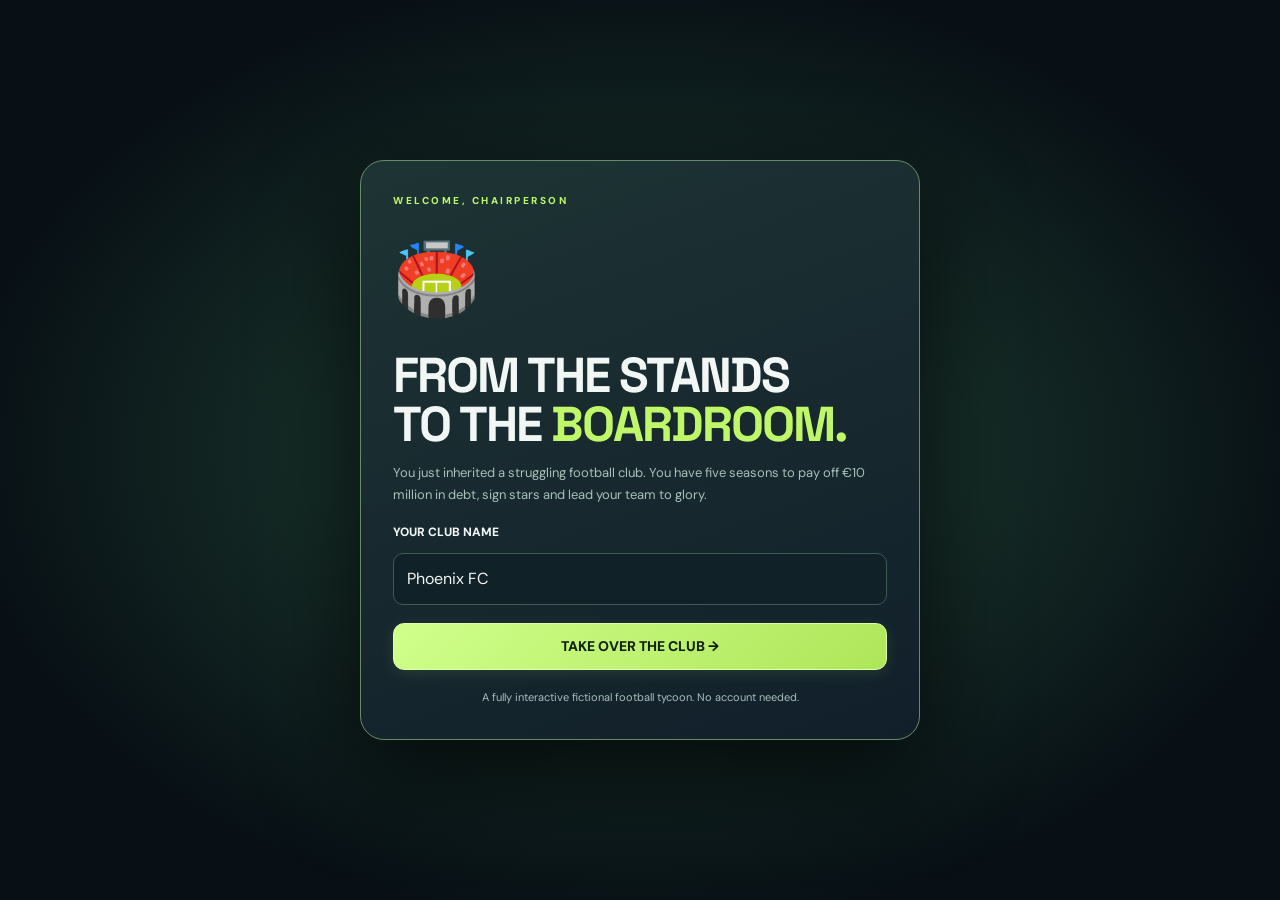
==== commit b4a93b31: "Rename index 5.html to index.html" ====
--- a/index.html
+++ b/index.html
@@ -34,6 +34,33 @@
 .boardroom-promo h3{font-size:19px;letter-spacing:-.5px;margin:10px 0 6px}.boardroom-promo p{margin:0;color:#aebfb6;font-size:12px}
 @media(max-width:800px){.decision-grid{grid-template-columns:1fr}.decision-card{min-height:0}.boardroom-promo{flex-direction:column;align-items:flex-start}}
 @media(prefers-reduced-motion:reduce){*,*:before,*:after{transition:none!important;animation:none!important}}
+
+/* V5 — Stadium Edition: interface-only overhaul. No gameplay logic changed. */
+:root{--bg:#070e13;--panel:#111c23;--panel2:#19282f;--line:#2b3e45;--text:#f2f7f5;--muted:#a0b1b7;--lime:#bff769;--green:#73deb3;--radius:19px}
+html{scroll-behavior:smooth}body{background:radial-gradient(ellipse 65% 38% at 88% -8%,#244b3b70,transparent 70%),radial-gradient(ellipse 50% 35% at 0% 100%,#142d3770,transparent 80%),var(--bg);line-height:1.5;-webkit-font-smoothing:antialiased}
+::selection{background:#bff769;color:#101911}
+.sidebar{background:linear-gradient(170deg,#0f1d22 0%,#0b151d 72%,#0d2020 100%);border-right:1px solid #2c4145;padding-top:30px;box-shadow:12px 0 44px #0000001a}
+.logo{font-size:24px;letter-spacing:-1.5px;line-height:1.04}.club-id{background:linear-gradient(145deg,#1b3130,#13232a);border:1px solid #38534f;box-shadow:inset 0 1px #ffffff08,0 10px 24px #0002}
+.crest{filter:drop-shadow(0 4px 8px #bff76930)}.nav{gap:7px}.nav button{min-height:44px;position:relative;border:1px solid transparent;transition:background .2s,color .2s,border-color .2s,transform .2s}.nav button:hover{background:#263c35;color:#f3ffe9;transform:translateX(2px)}.nav button.active{background:linear-gradient(95deg,#2c4939,#1c3532);color:var(--lime);border-color:#476b4f80;box-shadow:inset 3px 0 var(--lime),0 6px 22px #0002}.nav button span{opacity:.9}.nav-label{color:#8ca19e}
+.main{padding-top:32px;padding-bottom:55px}.topbar{border-bottom:1px solid #24343a;padding-bottom:20px;margin-bottom:26px}.eyebrow{color:var(--lime);letter-spacing:2.5px;font-size:10px}.pill{background:#1a2c31;border-color:#3b5453;box-shadow:inset 0 1px #ffffff0c}.pill b{font-weight:900}
+.hero{min-height:256px;border:1px solid #55785680;background:radial-gradient(ellipse at 77% 25%,#5f94444a,transparent 48%),linear-gradient(120deg,#203f35 3%,#152a2e 55%,#102126);box-shadow:inset 0 1px #ffffff24,0 20px 65px #0005;border-radius:24px}.hero:before{content:'';position:absolute;inset:0;background:repeating-linear-gradient(112deg,transparent 0 56px,#ffffff04 57px 58px);pointer-events:none}.hero h1{font-size:clamp(32px,4vw,53px);font-weight:800;letter-spacing:-2.5px;text-wrap:balance}.hero p{font-size:14px;color:#d1e3d9}.hero:after{opacity:.13;filter:none;right:6%}
+.sectionhead{margin-bottom:18px}.sectionhead h2{font-size:24px;font-weight:800;letter-spacing:-1px}.sectionhead span,.hint{font-size:12px;line-height:1.5}
+.card{background:linear-gradient(155deg,#15222a,#101c24);border:1px solid #2d424a;border-radius:19px;box-shadow:inset 0 1px #ffffff09,0 9px 27px #0000001c;padding:23px}.card:hover{border-color:#668b754f;box-shadow:0 12px 37px #0003}.card h3{font-weight:800;letter-spacing:-.45px;font-size:17px}
+.kpis{gap:15px}.kpis .card{position:relative;overflow:hidden;min-height:132px}.kpis .card:after{content:'';position:absolute;right:-16px;top:-33px;width:116px;height:116px;border:1px solid #bff76912;border-radius:50%;box-shadow:0 0 0 24px #bff76905;pointer-events:none}.kpi-label{text-transform:uppercase;letter-spacing:1.1px;font-size:10px;color:#a8bbb9}.kpi-value{font-size:clamp(25px,2.55vw,39px);font-weight:800;line-height:1.15;margin:14px 0 8px}.kpi-sub{font-weight:700}
+.btn{border-radius:11px;min-height:41px;letter-spacing:.05px;font-weight:800;box-shadow:inset 0 1px #ffffff14;transition:transform .18s,background .18s,box-shadow .18s,filter .18s}.btn.primary,.primary{background:linear-gradient(135deg,#d0ff8b,#aee65a);color:#122012;border-color:#dcffaf;box-shadow:0 4px 15px #bff7691c}.btn.primary:hover:not(:disabled){box-shadow:0 8px 26px #bff76935}.btn.secondary,.secondary{background:#20373a;border-color:#3b5958}.btn.danger,.danger{background:#3c272e;border-color:#75414a}.btn:active:not(:disabled){transform:translateY(1px)}button:focus-visible,a:focus-visible,select:focus-visible,input:focus-visible{outline:2px solid var(--lime);outline-offset:3px}
+.fixture{background:linear-gradient(140deg,#213a36,#15282f);border:1px solid #35564b;border-radius:15px;padding:25px 16px}.team-icon{height:61px;width:61px;border-radius:18px;background:linear-gradient(140deg,#28483a,#1c3336);box-shadow:inset 0 1px #ffffff17}.versus{background:#132426;border:1px solid #3b5b52;border-radius:10px;padding:7px 10px;color:#c0d5c8}.team{font-size:13px}
+.data-table{border-collapse:separate;border-spacing:0}.data-table th{background:#182932;color:#9eafb4;font-size:10px;letter-spacing:1.1px;padding:13px 12px;border-bottom:1px solid #3b5055}.data-table td{padding:14px 12px;border-bottom:1px solid #263b42}.data-table tbody tr{transition:background .16s}.data-table tbody tr:hover{background:#243c3e70}.standings-highlight{background:#274a3a!important;box-shadow:inset 4px 0 var(--lime)}.rank1{color:#d1ff89}
+.tabs{padding:5px;background:#0d1a21;border:1px solid #293d43;border-radius:13px;display:inline-flex;max-width:100%;gap:4px}.tabs button{background:transparent;border-color:transparent;border-radius:9px}.tabs button.active{background:#29483c;color:var(--lime);border-color:#547657}
+.avatar{border-radius:13px;background:linear-gradient(135deg,#305343,#1b3836);border-color:#54816c}.player-card,.upgrade-card{transition:transform .18s}.player-card:hover,.upgrade-card:hover{transform:translateY(-2px)}.meter{background:#2a3d45;height:8px}.meter>div{background:linear-gradient(90deg,#59d0a3,var(--lime))}.tag{border:1px solid #658b694d}.activity-row{background:#1b2c32;border:1px solid #2b4245}.progress{height:9px}.fill{background:linear-gradient(90deg,#54b98d,var(--lime))}
+.pitch{box-shadow:inset 0 0 0 1px #b9ffb925,0 15px 40px #0003}.pitch-player{box-shadow:0 6px 18px #00191040;backdrop-filter:blur(8px);border-color:#caffb854}.pitch-player select{cursor:pointer}
+.matchbox{background:radial-gradient(ellipse at 50% 5%,#345b45,transparent 76%),#13272a;border-color:#547760;border-radius:19px}.score{font-size:clamp(47px,7vw,70px);font-weight:800}.story{border-left:3px solid var(--lime);background:#1b3530}
+.decision-hero{border-radius:23px;background:radial-gradient(ellipse at 80% 0%,#4d8f5666,transparent 55%),linear-gradient(115deg,#1f4035,#10232b);box-shadow:inset 0 1px #ffffff22,0 15px 50px #0003}.decision-card{min-height:235px}.decision-card:hover{transform:translateY(-3px)}.option-number{font-size:33px}.boardroom-promo{border-radius:20px;background:linear-gradient(115deg,#234634,#152e32);box-shadow:inset 0 1px #ffffff19,0 16px 34px #0002}
+.modal-backdrop{backdrop-filter:blur(7px);background:#050a0cdb}.modal{background:linear-gradient(160deg,#1e3434,#111f2a);border:1px solid #658b6a;border-radius:24px;box-shadow:0 30px 100px #000b}.field{background:#102127;border-color:#3c5c54}.toast{backdrop-filter:blur(10px);box-shadow:0 18px 60px #0008}.season-tile{background:#1b322d;border-color:#3b5d4c}
+@media(max-width:1100px){.main{padding-left:23px;padding-right:23px}.hero{padding:27px}.kpis{gap:10px}.kpis .card{padding:17px}}
+@media(max-width:760px){.main{padding:20px 14px 35px}.hero{min-height:0;padding:25px 21px;border-radius:18px}.hero h1{font-size:32px;letter-spacing:-1.5px}.kpis{grid-template-columns:repeat(2,minmax(0,1fr))}.kpis .card{min-height:115px}.kpi-value{font-size:28px}.sectionhead h2{font-size:21px}.card{padding:17px}.topbar{align-items:flex-start;flex-wrap:wrap}.tabs{display:flex;overflow-x:auto}.tabs button{white-space:nowrap}.fixture{padding:15px 8px}}
+@media(max-width:440px){.kpis{gap:8px}.kpis .card{padding:13px}.kpi-value{font-size:23px}.hero h1{font-size:28px}.team-icon{height:46px;width:46px}.team{font-size:11px}}
+@media(prefers-reduced-motion:reduce){html{scroll-behavior:auto}*,*:before,*:after{transition:none!important;animation:none!important}}
+
 </style>
 </head><body><div id="app"></div><script>
 'use strict';
